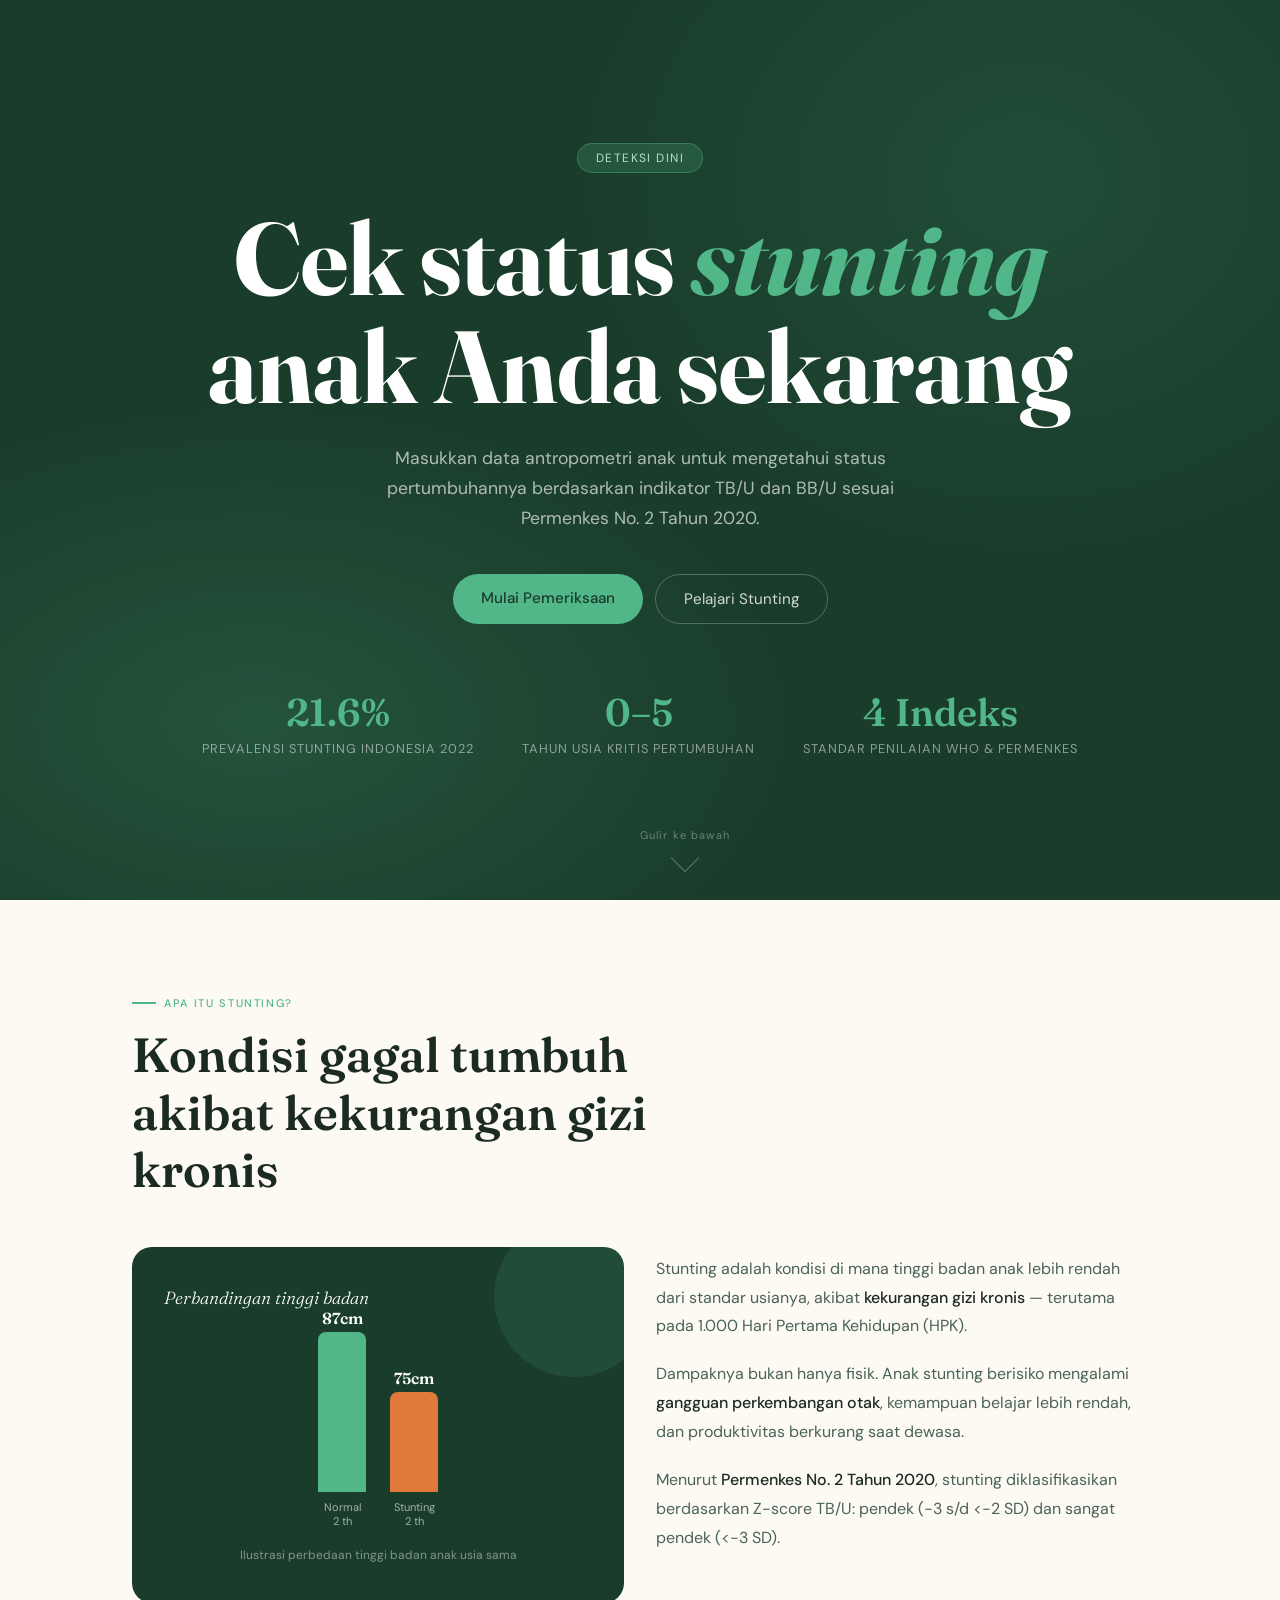
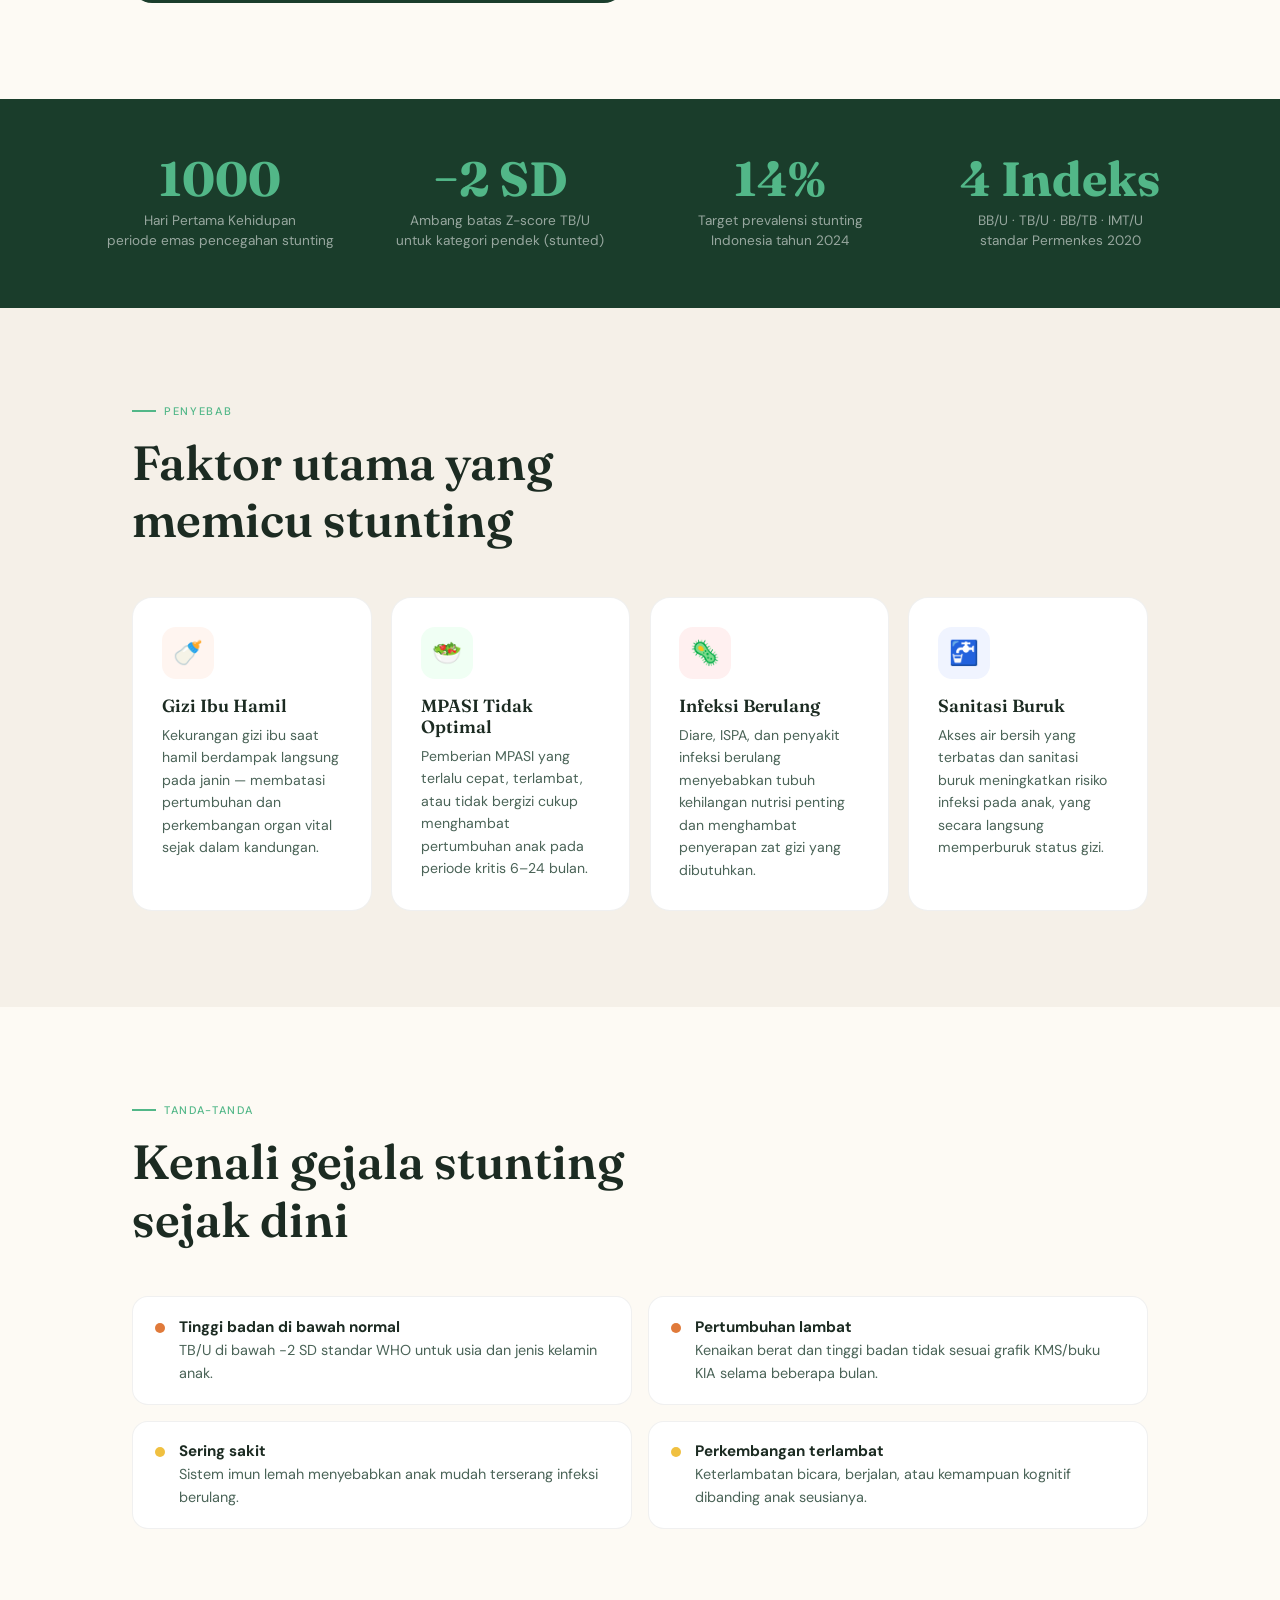
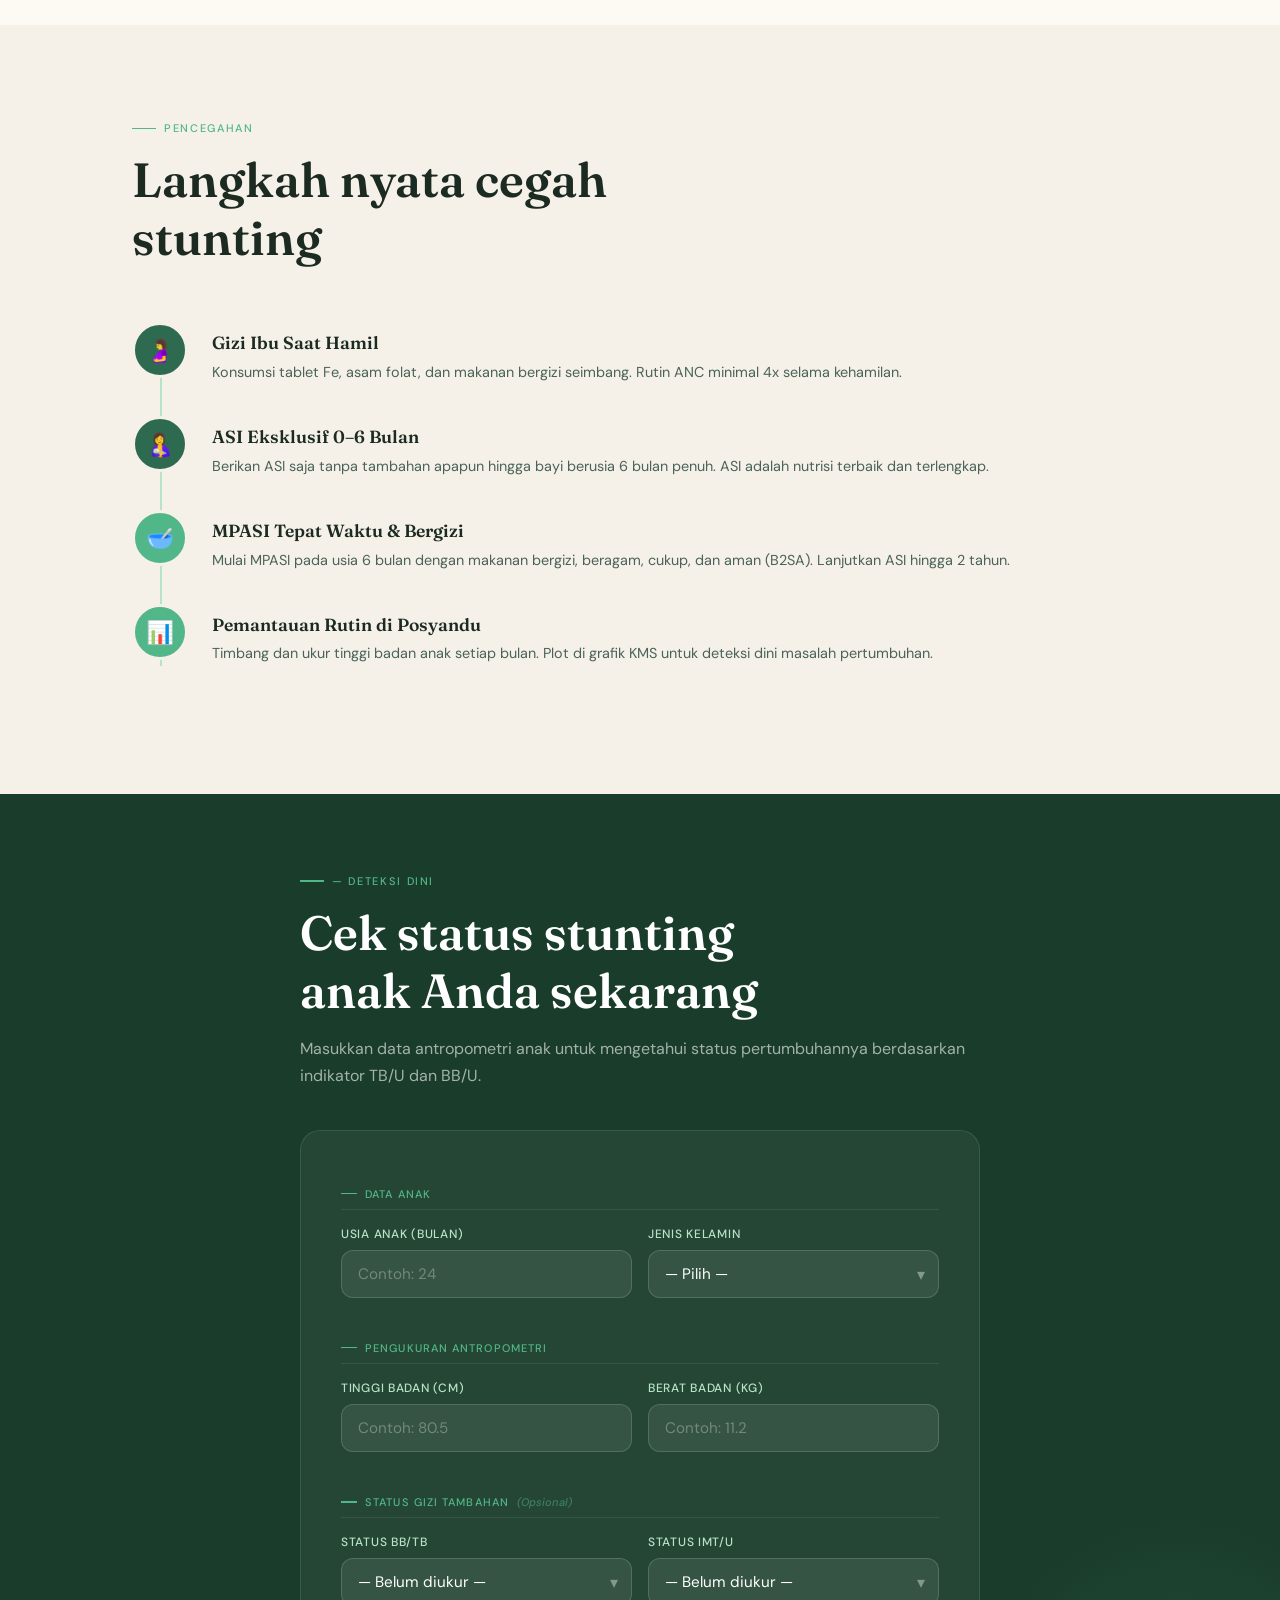
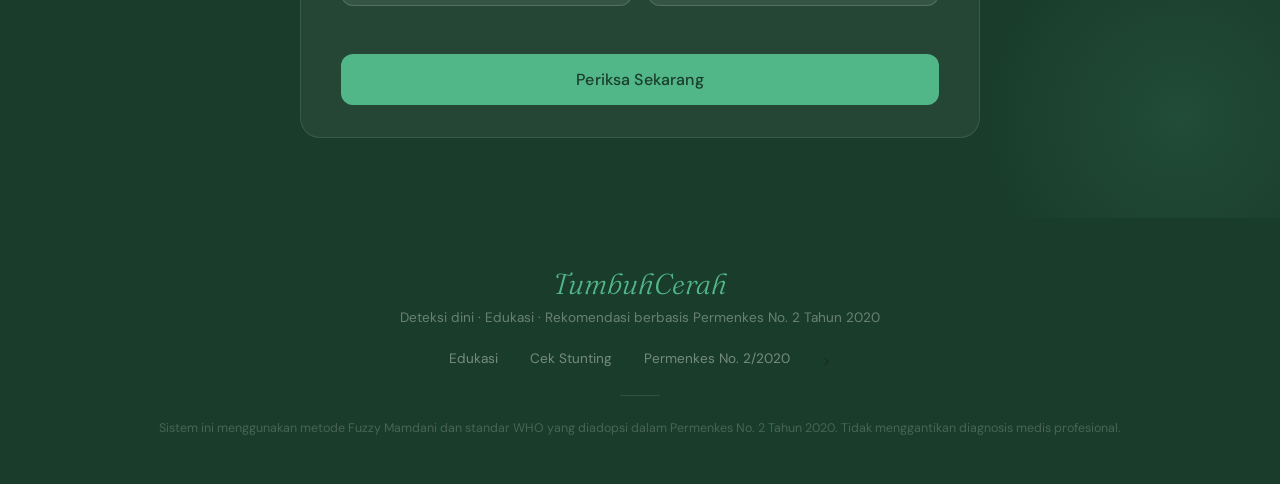
==== frontend/index.html @ 2e7b93a1 "Initial Commit" ====
<!doctype html>
<html lang="id">
  <head>
    <meta charset="UTF-8" />
    <meta name="viewport" content="width=device-width, initial-scale=1.0" />
    <title>TumbuhCerah — Deteksi & Edukasi Stunting</title>
    <link
      href="https://fonts.googleapis.com/css2?family=Fraunces:ital,opsz,wght@0,9..144,300;0,9..144,600;0,9..144,700;1,9..144,300&family=DM+Sans:wght@300;400;500&display=swap"
      rel="stylesheet"
    />
    <style>
      *,
      *::before,
      *::after {
        box-sizing: border-box;
        margin: 0;
        padding: 0;
      }

      :root {
        --green-dark: #1a3d2b;
        --green-mid: #2d6a4f;
        --green-soft: #52b788;
        --green-pale: #b7e4c7;
        --green-light: #d8f3dc;
        --cream: #fdfaf4;
        --cream2: #f5f0e8;
        --orange: #e07a3a;
        --orange-light: #fce8d5;
        --red-soft: #d64444;
        --yellow: #f0c040;
        --text-dark: #1c2b22;
        --text-mid: #4a6357;
        --text-light: #8aab97;
        --radius: 20px;
      }

      html {
        scroll-behavior: smooth;
      }

      body {
        font-family: "DM Sans", sans-serif;
        background: var(--cream);
        color: var(--text-dark);
        overflow-x: hidden;
      }

      /* ── HERO ── */
      .hero {
        min-height: 100vh;
        background: var(--green-dark);
        display: flex;
        flex-direction: column;
        justify-content: center;
        align-items: center;
        text-align: center;
        padding: 4rem 2rem;
        position: relative;
        overflow: hidden;
      }

      .hero::before {
        content: "";
        position: absolute;
        inset: 0;
        background:
          radial-gradient(
            ellipse 60% 50% at 20% 80%,
            rgba(82, 183, 136, 0.18) 0%,
            transparent 70%
          ),
          radial-gradient(
            ellipse 50% 60% at 80% 20%,
            rgba(45, 106, 79, 0.35) 0%,
            transparent 70%
          );
      }

      .hero-badge {
        background: rgba(82, 183, 136, 0.2);
        border: 1px solid rgba(82, 183, 136, 0.4);
        color: var(--green-pale);
        font-size: 12px;
        letter-spacing: 0.12em;
        text-transform: uppercase;
        padding: 6px 18px;
        border-radius: 100px;
        margin-bottom: 2rem;
        position: relative;
        animation: fadeUp 0.8s ease both;
      }

      .hero h1 {
        font-family: "Fraunces", serif;
        font-size: clamp(3rem, 8vw, 6.5rem);
        font-weight: 700;
        color: #fff;
        line-height: 1.05;
        position: relative;
        animation: fadeUp 0.9s 0.1s ease both;
      }

      .hero h1 em {
        font-style: italic;
        color: var(--green-soft);
      }

      .hero p {
        max-width: 520px;
        color: rgba(255, 255, 255, 0.65);
        font-size: 1.1rem;
        line-height: 1.7;
        margin-top: 1.5rem;
        position: relative;
        animation: fadeUp 1s 0.2s ease both;
      }

      .hero-cta {
        display: flex;
        gap: 12px;
        flex-wrap: wrap;
        justify-content: center;
        margin-top: 2.5rem;
        position: relative;
        animation: fadeUp 1s 0.3s ease both;
      }

      .btn-primary {
        background: var(--green-soft);
        color: var(--green-dark);
        font-family: "DM Sans", sans-serif;
        font-size: 0.95rem;
        font-weight: 500;
        padding: 14px 28px;
        border-radius: 100px;
        border: none;
        cursor: pointer;
        text-decoration: none;
        display: inline-block;
        transition:
          transform 0.2s,
          background 0.2s;
      }
      .btn-primary:hover {
        background: var(--green-pale);
        transform: translateY(-2px);
      }

      .btn-outline {
        background: transparent;
        color: rgba(255, 255, 255, 0.8);
        font-family: "DM Sans", sans-serif;
        font-size: 0.95rem;
        font-weight: 400;
        padding: 14px 28px;
        border-radius: 100px;
        border: 1px solid rgba(255, 255, 255, 0.25);
        cursor: pointer;
        text-decoration: none;
        display: inline-block;
        transition:
          border-color 0.2s,
          color 0.2s;
      }
      .btn-outline:hover {
        border-color: rgba(255, 255, 255, 0.6);
        color: #fff;
      }

      .hero-stats {
        display: flex;
        gap: 3rem;
        flex-wrap: wrap;
        justify-content: center;
        margin-top: 4rem;
        position: relative;
        animation: fadeUp 1s 0.45s ease both;
      }
      .hero-stat-num {
        font-family: "Fraunces", serif;
        font-size: 2.4rem;
        font-weight: 600;
        color: var(--green-soft);
      }
      .hero-stat-label {
        font-size: 0.8rem;
        color: rgba(255, 255, 255, 0.5);
        text-transform: uppercase;
        letter-spacing: 0.08em;
        margin-top: 4px;
      }

      .scroll-hint {
        position: absolute;
        bottom: 2rem;
        left: 50%;
        transform: translateX(-50%);
        display: flex;
        flex-direction: column;
        align-items: center;
        gap: 6px;
        color: rgba(255, 255, 255, 0.35);
        font-size: 11px;
        letter-spacing: 0.1em;
        animation: fadeUp 1s 0.6s ease both;
      }
      .scroll-arrow {
        width: 20px;
        height: 20px;
        border-right: 1.5px solid rgba(255, 255, 255, 0.3);
        border-bottom: 1.5px solid rgba(255, 255, 255, 0.3);
        transform: rotate(45deg);
        animation: bounce 1.6s infinite;
      }

      /* ── SECTION ── */
      .section {
        padding: 6rem 2rem;
        max-width: 1080px;
        margin: 0 auto;
      }

      .section-label {
        font-size: 11px;
        letter-spacing: 0.15em;
        text-transform: uppercase;
        color: var(--green-soft);
        font-weight: 500;
        margin-bottom: 1rem;
        display: flex;
        align-items: center;
        gap: 8px;
      }
      .section-label::before {
        content: "";
        display: inline-block;
        width: 24px;
        height: 1.5px;
        background: var(--green-soft);
      }

      .section-title {
        font-family: "Fraunces", serif;
        font-size: clamp(1.9rem, 4vw, 3rem);
        font-weight: 600;
        line-height: 1.2;
        color: var(--text-dark);
        max-width: 600px;
      }

      /* ── WHAT IS STUNTING ── */
      .what-grid {
        display: grid;
        grid-template-columns: 1fr 1fr;
        gap: 2rem;
        margin-top: 3rem;
        align-items: start;
      }
      @media (max-width: 700px) {
        .what-grid {
          grid-template-columns: 1fr;
        }
      }

      .what-visual {
        background: var(--green-dark);
        border-radius: var(--radius);
        padding: 2.5rem 2rem;
        position: relative;
        overflow: hidden;
      }
      .what-visual::after {
        content: "";
        position: absolute;
        right: -30px;
        top: -30px;
        width: 160px;
        height: 160px;
        border-radius: 50%;
        background: rgba(82, 183, 136, 0.12);
      }
      .height-compare {
        display: flex;
        align-items: flex-end;
        gap: 24px;
        justify-content: center;
        margin-top: 1.5rem;
      }
      .child-bar {
        display: flex;
        flex-direction: column;
        align-items: center;
        gap: 8px;
      }
      .bar {
        width: 48px;
        border-radius: 8px 8px 0 0;
        position: relative;
      }
      .bar-normal {
        height: 160px;
        background: var(--green-soft);
      }
      .bar-stunting {
        height: 100px;
        background: var(--orange);
      }
      .bar-label {
        font-size: 11px;
        color: rgba(255, 255, 255, 0.6);
        text-align: center;
      }
      .bar-value {
        position: absolute;
        top: -24px;
        width: 100%;
        text-align: center;
        font-family: "Fraunces", serif;
        font-size: 1rem;
        font-weight: 600;
        color: #fff;
      }
      .visual-caption {
        text-align: center;
        margin-top: 1.2rem;
        font-size: 12px;
        color: rgba(255, 255, 255, 0.45);
      }
      .visual-title {
        font-family: "Fraunces", serif;
        font-size: 1.1rem;
        color: #fff;
        font-weight: 300;
        font-style: italic;
      }

      .what-text {
        padding: 0.5rem 0;
      }
      .what-text p {
        color: var(--text-mid);
        line-height: 1.8;
        font-size: 1rem;
        margin-bottom: 1.2rem;
      }
      .what-text strong {
        color: var(--text-dark);
        font-weight: 500;
      }

      /* ── FACT STRIP ── */
      .fact-strip {
        background: var(--green-dark);
        padding: 3.5rem 2rem;
        overflow: hidden;
      }
      .fact-strip-inner {
        max-width: 1080px;
        margin: 0 auto;
        display: grid;
        grid-template-columns: repeat(auto-fit, minmax(200px, 1fr));
        gap: 2.5rem;
      }
      .fact-item {
        text-align: center;
      }
      .fact-num {
        font-family: "Fraunces", serif;
        font-size: 3rem;
        font-weight: 700;
        color: var(--green-soft);
        line-height: 1;
      }
      .fact-desc {
        font-size: 0.85rem;
        color: rgba(255, 255, 255, 0.55);
        margin-top: 8px;
        line-height: 1.5;
      }

      /* ── CAUSES ── */
      .causes-bg {
        background: var(--cream2);
      }
      .causes-grid {
        display: grid;
        grid-template-columns: repeat(auto-fit, minmax(220px, 1fr));
        gap: 1.2rem;
        margin-top: 3rem;
      }
      .cause-card {
        background: #fff;
        border-radius: var(--radius);
        padding: 1.8rem;
        border: 1px solid rgba(0, 0, 0, 0.06);
        transition:
          transform 0.2s,
          box-shadow 0.2s;
      }
      .cause-card:hover {
        transform: translateY(-4px);
        box-shadow: 0 12px 30px rgba(0, 0, 0, 0.07);
      }
      .cause-icon {
        width: 52px;
        height: 52px;
        border-radius: 14px;
        display: flex;
        align-items: center;
        justify-content: center;
        font-size: 1.5rem;
        margin-bottom: 1rem;
      }
      .cause-card h3 {
        font-family: "Fraunces", serif;
        font-size: 1.1rem;
        font-weight: 600;
        margin-bottom: 0.5rem;
        color: var(--text-dark);
      }
      .cause-card p {
        font-size: 0.88rem;
        color: var(--text-mid);
        line-height: 1.6;
      }

      /* ── SIGNS ── */
      .signs-list {
        margin-top: 3rem;
        display: grid;
        grid-template-columns: 1fr 1fr;
        gap: 1rem;
      }
      @media (max-width: 600px) {
        .signs-list {
          grid-template-columns: 1fr;
        }
      }
      .sign-item {
        display: flex;
        align-items: flex-start;
        gap: 14px;
        background: #fff;
        border-radius: 16px;
        padding: 1.2rem 1.4rem;
        border: 1px solid rgba(0, 0, 0, 0.06);
      }
      .sign-dot {
        width: 10px;
        height: 10px;
        border-radius: 50%;
        flex-shrink: 0;
        margin-top: 6px;
      }
      .sign-item p {
        font-size: 0.9rem;
        color: var(--text-mid);
        line-height: 1.6;
      }
      .sign-item strong {
        color: var(--text-dark);
        display: block;
        font-size: 0.95rem;
        margin-bottom: 2px;
      }

      /* ── PREVENTION ── */
      .prevention-timeline {
        margin-top: 3.5rem;
        position: relative;
      }
      .prevention-timeline::before {
        content: "";
        position: absolute;
        left: 28px;
        top: 0;
        bottom: 0;
        width: 2px;
        background: var(--green-pale);
      }
      .timeline-item {
        display: flex;
        gap: 1.5rem;
        margin-bottom: 2rem;
        position: relative;
      }
      .timeline-dot {
        width: 56px;
        height: 56px;
        border-radius: 50%;
        display: flex;
        align-items: center;
        justify-content: center;
        font-size: 1.4rem;
        flex-shrink: 0;
        position: relative;
        z-index: 1;
        border: 3px solid var(--cream2);
      }
      .timeline-content {
        padding-top: 10px;
      }
      .timeline-content h3 {
        font-family: "Fraunces", serif;
        font-size: 1.1rem;
        font-weight: 600;
        color: var(--text-dark);
        margin-bottom: 0.4rem;
      }
      .timeline-content p {
        font-size: 0.9rem;
        color: var(--text-mid);
        line-height: 1.7;
      }

      /* ── CHECKER SECTION ── */
      .checker-wrapper {
        background: var(--green-dark);
        padding: 5rem 2rem;
        position: relative;
        overflow: hidden;
      }
      .checker-wrapper::before {
        content: "";
        position: absolute;
        right: -100px;
        bottom: -100px;
        width: 400px;
        height: 400px;
        border-radius: 50%;
        background: radial-gradient(
          circle,
          rgba(82, 183, 136, 0.12),
          transparent 70%
        );
      }
      .checker-inner {
        max-width: 680px;
        margin: 0 auto;
        position: relative;
      }
      .checker-inner .section-title {
        color: #fff;
      }
      .checker-inner > p {
        color: rgba(255, 255, 255, 0.6);
        font-size: 1rem;
        line-height: 1.7;
        margin-top: 1rem;
        margin-bottom: 2.5rem;
      }

      .form-card {
        background: rgba(255, 255, 255, 0.05);
        border: 1px solid rgba(255, 255, 255, 0.1);
        border-radius: var(--radius);
        padding: 2rem 2.5rem;
        backdrop-filter: blur(4px);
      }
      .form-row {
        display: grid;
        grid-template-columns: 1fr 1fr;
        gap: 1rem;
      }
      @media (max-width: 560px) {
        .form-row {
          grid-template-columns: 1fr;
        }
        .form-card {
          padding: 1.5rem;
        }
      }

      .form-group {
        margin-bottom: 1.2rem;
      }
      .form-group label {
        display: block;
        font-size: 12px;
        letter-spacing: 0.06em;
        text-transform: uppercase;
        color: var(--green-pale);
        margin-bottom: 8px;
        font-weight: 500;
      }
      .form-group input,
      .form-group select {
        width: 100%;
        background: rgba(255, 255, 255, 0.08);
        border: 1px solid rgba(255, 255, 255, 0.15);
        border-radius: 12px;
        padding: 13px 16px;
        font-family: "DM Sans", sans-serif;
        font-size: 0.95rem;
        color: #fff;
        outline: none;
        transition:
          border-color 0.2s,
          background 0.2s;
        appearance: none;
      }
      .form-group select option {
        background: var(--green-dark);
        color: #fff;
      }
      .form-group input::placeholder {
        color: rgba(255, 255, 255, 0.3);
      }
      .form-group input:focus,
      .form-group select:focus {
        border-color: var(--green-soft);
        background: rgba(82, 183, 136, 0.1);
      }

      .form-section-title {
        font-size: 11px;
        letter-spacing: 0.1em;
        text-transform: uppercase;
        color: var(--green-soft);
        font-weight: 500;
        margin: 1.5rem 0 1rem;
        padding-bottom: 0.5rem;
        border-bottom: 1px solid rgba(255, 255, 255, 0.08);
        display: flex;
        align-items: center;
        gap: 8px;
      }
      .form-section-title::before {
        content: "";
        display: inline-block;
        width: 16px;
        height: 1.5px;
        background: var(--green-soft);
      }

      .status-select-wrapper {
        position: relative;
      }
      .status-select-wrapper::after {
        content: "▾";
        position: absolute;
        right: 14px;
        top: 50%;
        transform: translateY(-50%);
        color: rgba(255, 255, 255, 0.4);
        pointer-events: none;
      }

      .status-badge-preview {
        display: inline-block;
        font-size: 11px;
        padding: 3px 10px;
        border-radius: 100px;
        margin-top: 6px;
        font-weight: 500;
        opacity: 0;
        transition: opacity 0.3s;
      }
      .status-badge-preview.show {
        opacity: 1;
      }
      .status-badge-preview.normal {
        background: rgba(82, 183, 136, 0.25);
        color: #b7e4c7;
      }
      .status-badge-preview.risiko {
        background: rgba(240, 192, 64, 0.25);
        color: #f8d980;
      }
      .status-badge-preview.buruk {
        background: rgba(214, 68, 68, 0.25);
        color: #f4a0a0;
      }

      .btn-check {
        width: 100%;
        background: var(--green-soft);
        color: var(--green-dark);
        font-family: "DM Sans", sans-serif;
        font-size: 1rem;
        font-weight: 500;
        padding: 15px;
        border: none;
        border-radius: 12px;
        cursor: pointer;
        margin-top: 0.5rem;
        transition:
          background 0.2s,
          transform 0.15s;
        letter-spacing: 0.01em;
      }
      .btn-check:hover {
        background: var(--green-pale);
        transform: translateY(-1px);
      }
      .btn-check:active {
        transform: scale(0.99);
      }
      .btn-check:disabled {
        opacity: 0.6;
        cursor: not-allowed;
        transform: none;
      }

      /* ── RESULT ── */
      .result-panel {
        display: none;
        margin-top: 1.5rem;
        border-radius: 16px;
        padding: 1.5rem 1.8rem;
        animation: slideIn 0.3s ease;
      }
      .result-panel.show {
        display: block;
      }
      .result-panel.normal {
        background: rgba(82, 183, 136, 0.15);
        border: 1px solid rgba(82, 183, 136, 0.3);
      }
      .result-panel.risiko {
        background: rgba(240, 192, 64, 0.15);
        border: 1px solid rgba(240, 192, 64, 0.3);
      }
      .result-panel.stunting {
        background: rgba(214, 68, 68, 0.15);
        border: 1px solid rgba(214, 68, 68, 0.3);
      }

      .result-badge {
        display: inline-flex;
        align-items: center;
        gap: 8px;
        font-size: 0.8rem;
        font-weight: 500;
        letter-spacing: 0.06em;
        text-transform: uppercase;
        padding: 5px 14px;
        border-radius: 100px;
        margin-bottom: 0.8rem;
      }
      .result-badge.normal {
        background: rgba(82, 183, 136, 0.25);
        color: var(--green-pale);
      }
      .result-badge.risiko {
        background: rgba(240, 192, 64, 0.25);
        color: #f8d980;
      }
      .result-badge.stunting {
        background: rgba(214, 68, 68, 0.25);
        color: #f4a0a0;
      }

      .result-title {
        font-family: "Fraunces", serif;
        font-size: 1.5rem;
        font-weight: 600;
        color: #fff;
        margin-bottom: 0.5rem;
      }
      .result-desc {
        font-size: 0.88rem;
        color: rgba(255, 255, 255, 0.7);
        line-height: 1.7;
        margin-bottom: 0.8rem;
      }
      .result-action {
        font-size: 0.88rem;
        color: rgba(255, 255, 255, 0.5);
        font-style: italic;
      }

      .zscore-row {
        display: grid;
        grid-template-columns: 1fr 1fr;
        gap: 0.75rem;
        margin: 1rem 0;
      }
      .zscore-item {
        background: rgba(0, 0, 0, 0.15);
        border-radius: 10px;
        padding: 0.8rem 1rem;
      }
      .zscore-label {
        font-size: 10px;
        text-transform: uppercase;
        letter-spacing: 0.08em;
        color: rgba(255, 255, 255, 0.5);
        margin-bottom: 4px;
      }
      .zscore-value {
        font-family: "Fraunces", serif;
        font-size: 1.3rem;
        font-weight: 600;
        color: #fff;
      }
      .zscore-kategori {
        font-size: 11px;
        color: rgba(255, 255, 255, 0.6);
        margin-top: 3px;
      }

      .status-gizi-grid {
        display: grid;
        grid-template-columns: 1fr 1fr;
        gap: 0.5rem;
        margin: 1rem 0;
      }
      .status-gizi-item {
        background: rgba(0, 0, 0, 0.12);
        border-radius: 8px;
        padding: 0.7rem 0.9rem;
      }
      .sgi-label {
        font-size: 10px;
        text-transform: uppercase;
        letter-spacing: 0.08em;
        color: rgba(255, 255, 255, 0.4);
      }
      .sgi-value {
        font-size: 0.82rem;
        color: rgba(255, 255, 255, 0.85);
        margin-top: 3px;
        font-weight: 500;
      }

      /* ── REKOMENDASI PANEL ── */
      .rekom-panel {
        display: none;
        margin-top: 1.5rem;
        border-radius: 20px;
        overflow: hidden;
        animation: slideIn 0.4s 0.1s ease both;
        border: 1px solid rgba(255, 255, 255, 0.1);
      }
      .rekom-panel.show {
        display: block;
      }

      .rekom-header {
        background: rgba(255, 255, 255, 0.07);
        padding: 1.2rem 1.8rem;
        border-bottom: 1px solid rgba(255, 255, 255, 0.08);
        display: flex;
        align-items: center;
        gap: 10px;
      }
      .rekom-header-icon {
        font-size: 1.3rem;
      }
      .rekom-header-title {
        font-family: "Fraunces", serif;
        font-size: 1.1rem;
        color: #fff;
        font-weight: 600;
      }
      .rekom-header-sub {
        font-size: 0.8rem;
        color: rgba(255, 255, 255, 0.5);
        margin-top: 2px;
      }

      .rekom-tabs {
        display: flex;
        background: rgba(0, 0, 0, 0.15);
        border-bottom: 1px solid rgba(255, 255, 255, 0.07);
        overflow-x: auto;
        scrollbar-width: none;
      }
      .rekom-tabs::-webkit-scrollbar {
        display: none;
      }

      .rekom-tab {
        flex: 1;
        min-width: 120px;
        padding: 0.85rem 1rem;
        border: none;
        background: transparent;
        color: rgba(255, 255, 255, 0.45);
        font-family: "DM Sans", sans-serif;
        font-size: 0.8rem;
        font-weight: 500;
        cursor: pointer;
        transition:
          color 0.2s,
          background 0.2s;
        white-space: nowrap;
        text-align: center;
        letter-spacing: 0.02em;
        border-bottom: 2px solid transparent;
      }
      .rekom-tab:hover {
        color: rgba(255, 255, 255, 0.7);
        background: rgba(255, 255, 255, 0.03);
      }
      .rekom-tab.active {
        color: var(--green-soft);
        border-bottom-color: var(--green-soft);
        background: rgba(82, 183, 136, 0.05);
      }

      .rekom-body {
        padding: 1.5rem 1.8rem;
      }
      .rekom-content {
        display: none;
      }
      .rekom-content.active {
        display: block;
        animation: fadeUp 0.25s ease;
      }

      .rekom-list {
        list-style: none;
      }
      .rekom-list li {
        display: flex;
        gap: 12px;
        padding: 0.8rem 0;
        border-bottom: 1px solid rgba(255, 255, 255, 0.06);
        font-size: 0.9rem;
        color: rgba(255, 255, 255, 0.8);
        line-height: 1.6;
        align-items: flex-start;
      }
      .rekom-list li:last-child {
        border-bottom: none;
      }
      .rekom-list-icon {
        flex-shrink: 0;
        width: 22px;
        height: 22px;
        border-radius: 50%;
        display: flex;
        align-items: center;
        justify-content: center;
        font-size: 0.75rem;
        margin-top: 2px;
      }

      .rekom-icon-tindakan {
        background: rgba(214, 68, 68, 0.25);
      }
      .rekom-icon-makan {
        background: rgba(82, 183, 136, 0.25);
      }
      .rekom-icon-pantau {
        background: rgba(240, 192, 64, 0.25);
      }
      .rekom-icon-dokter {
        background: rgba(100, 149, 237, 0.25);
      }

      .catatan-box {
        background: rgba(240, 192, 64, 0.1);
        border: 1px solid rgba(240, 192, 64, 0.25);
        border-radius: 10px;
        padding: 1rem 1.2rem;
        margin-top: 1rem;
      }
      .catatan-box p {
        font-size: 0.85rem;
        color: rgba(255, 255, 255, 0.75);
        line-height: 1.65;
      }
      .catatan-box p + p {
        margin-top: 0.5rem;
      }
      .catatan-label {
        font-size: 10px;
        text-transform: uppercase;
        letter-spacing: 0.1em;
        color: #f8d980;
        font-weight: 500;
        margin-bottom: 0.5rem;
      }

      /* ── AI PANEL ── */
      .ai-panel {
        display: none;
        margin-top: 1.2rem;
        background: rgba(255, 255, 255, 0.04);
        border: 1px solid rgba(255, 255, 255, 0.09);
        border-radius: 16px;
        padding: 1.5rem 1.8rem;
        animation: slideIn 0.35s 0.2s ease both;
      }
      .ai-header {
        display: flex;
        align-items: center;
        gap: 10px;
        margin-bottom: 1rem;
        padding-bottom: 0.8rem;
        border-bottom: 1px solid rgba(255, 255, 255, 0.07);
      }
      .ai-dot {
        width: 8px;
        height: 8px;
        border-radius: 50%;
        background: var(--green-soft);
        animation: pulse 1.5s infinite;
      }
      .ai-label {
        font-size: 11px;
        letter-spacing: 0.1em;
        text-transform: uppercase;
        color: var(--green-soft);
        font-weight: 500;
      }

      .ai-loading {
        display: flex;
        align-items: center;
        gap: 12px;
        color: rgba(255, 255, 255, 0.5);
        font-size: 0.88rem;
        padding: 0.5rem 0;
      }
      .ai-spinner {
        width: 18px;
        height: 18px;
        border: 2px solid rgba(82, 183, 136, 0.3);
        border-top-color: var(--green-soft);
        border-radius: 50%;
        animation: spin 0.7s linear infinite;
      }

      .ai-section {
        margin-bottom: 1.2rem;
      }
      .ai-section:last-child {
        margin-bottom: 0;
      }
      .ai-section-label {
        font-size: 10px;
        letter-spacing: 0.1em;
        text-transform: uppercase;
        color: rgba(255, 255, 255, 0.4);
        margin-bottom: 0.4rem;
      }
      .ai-section-text {
        font-size: 0.9rem;
        color: rgba(255, 255, 255, 0.8);
        line-height: 1.7;
      }

      .ai-error {
        font-size: 0.85rem;
        color: rgba(214, 68, 68, 0.8);
        padding: 0.5rem 0;
      }

      /* ── FOOTER ── */
      footer {
        background: var(--green-dark);
        padding: 3rem 2rem;
        text-align: center;
      }
      .footer-logo {
        font-family: "Fraunces", serif;
        font-size: 1.8rem;
        color: var(--green-soft);
        font-style: italic;
        font-weight: 300;
      }
      .footer-tagline {
        font-size: 0.85rem;
        color: rgba(255, 255, 255, 0.35);
        margin-top: 0.5rem;
      }
      .footer-links {
        display: flex;
        gap: 2rem;
        justify-content: center;
        margin-top: 1.5rem;
      }
      .footer-links a {
        font-size: 0.85rem;
        color: rgba(255, 255, 255, 0.4);
        text-decoration: none;
        transition: color 0.2s;
      }
      .footer-links a:hover {
        color: rgba(255, 255, 255, 0.7);
      }
      .footer-divider {
        margin: 1.5rem auto;
        width: 40px;
        height: 1px;
        background: rgba(255, 255, 255, 0.1);
      }
      .footer-copy {
        font-size: 0.78rem;
        color: rgba(255, 255, 255, 0.2);
      }

      /* ── ANIMATIONS ── */
      @keyframes fadeUp {
        from {
          opacity: 0;
          transform: translateY(18px);
        }
        to {
          opacity: 1;
          transform: translateY(0);
        }
      }
      @keyframes slideIn {
        from {
          opacity: 0;
          transform: translateY(10px);
        }
        to {
          opacity: 1;
          transform: translateY(0);
        }
      }
      @keyframes bounce {
        0%,
        100% {
          transform: rotate(45deg) translateY(0);
        }
        50% {
          transform: rotate(45deg) translateY(5px);
        }
      }
      @keyframes pulse {
        0%,
        100% {
          opacity: 1;
        }
        50% {
          opacity: 0.4;
        }
      }
      @keyframes spin {
        to {
          transform: rotate(360deg);
        }
      }
    </style>
  </head>
  <body>
    <!-- ══════════════ HERO ══════════════ -->
    <section class="hero">
      <span class="hero-badge">Deteksi Dini</span>
      <h1>Cek status <em>stunting</em><br />anak Anda sekarang</h1>
      <p>
        Masukkan data antropometri anak untuk mengetahui status pertumbuhannya
        berdasarkan indikator TB/U dan BB/U sesuai Permenkes No. 2 Tahun 2020.
      </p>
      <div class="hero-cta">
        <a href="#checker" class="btn-primary">Mulai Pemeriksaan</a>
        <a href="#edukasi" class="btn-outline">Pelajari Stunting</a>
      </div>
      <div class="hero-stats">
        <div>
          <div class="hero-stat-num">21.6%</div>
          <div class="hero-stat-label">Prevalensi Stunting Indonesia 2022</div>
        </div>
        <div>
          <div class="hero-stat-num">0–5</div>
          <div class="hero-stat-label">Tahun Usia Kritis Pertumbuhan</div>
        </div>
        <div>
          <div class="hero-stat-num">4 Indeks</div>
          <div class="hero-stat-label">Standar Penilaian WHO & Permenkes</div>
        </div>
      </div>
      <div class="scroll-hint">
        <span>Gulir ke bawah</span>
        <div class="scroll-arrow"></div>
      </div>
    </section>

    <!-- ══════════════ EDUKASI ══════════════ -->
    <div id="edukasi">
      <div class="section">
        <div class="section-label">Apa itu Stunting?</div>
        <div class="section-title">
          Kondisi gagal tumbuh akibat kekurangan gizi kronis
        </div>
        <div class="what-grid">
          <div class="what-visual">
            <div class="visual-title">Perbandingan tinggi badan</div>
            <div class="height-compare">
              <div class="child-bar">
                <div class="bar bar-normal">
                  <div class="bar-value">87cm</div>
                </div>
                <div class="bar-label">Normal<br />2 th</div>
              </div>
              <div class="child-bar">
                <div class="bar bar-stunting">
                  <div class="bar-value">75cm</div>
                </div>
                <div class="bar-label">Stunting<br />2 th</div>
              </div>
            </div>
            <div class="visual-caption">
              Ilustrasi perbedaan tinggi badan anak usia sama
            </div>
          </div>
          <div class="what-text">
            <p>
              Stunting adalah kondisi di mana tinggi badan anak lebih rendah
              dari standar usianya, akibat
              <strong>kekurangan gizi kronis</strong> — terutama pada 1.000 Hari
              Pertama Kehidupan (HPK).
            </p>
            <p>
              Dampaknya bukan hanya fisik. Anak stunting berisiko mengalami
              <strong>gangguan perkembangan otak</strong>, kemampuan belajar
              lebih rendah, dan produktivitas berkurang saat dewasa.
            </p>
            <p>
              Menurut <strong>Permenkes No. 2 Tahun 2020</strong>, stunting
              diklasifikasikan berdasarkan Z-score TB/U: pendek (−3 s/d &lt;−2
              SD) dan sangat pendek (&lt;−3 SD).
            </p>
          </div>
        </div>
      </div>
    </div>

    <!-- ══════════════ FACT STRIP ══════════════ -->
    <div class="fact-strip">
      <div class="fact-strip-inner">
        <div class="fact-item">
          <div class="fact-num">1000</div>
          <div class="fact-desc">
            Hari Pertama Kehidupan<br />periode emas pencegahan stunting
          </div>
        </div>
        <div class="fact-item">
          <div class="fact-num">−2 SD</div>
          <div class="fact-desc">
            Ambang batas Z-score TB/U<br />untuk kategori pendek (stunted)
          </div>
        </div>
        <div class="fact-item">
          <div class="fact-num">14%</div>
          <div class="fact-desc">
            Target prevalensi stunting<br />Indonesia tahun 2024
          </div>
        </div>
        <div class="fact-item">
          <div class="fact-num">4 Indeks</div>
          <div class="fact-desc">
            BB/U · TB/U · BB/TB · IMT/U<br />standar Permenkes 2020
          </div>
        </div>
      </div>
    </div>

    <!-- ══════════════ CAUSES ══════════════ -->
    <div class="causes-bg">
      <div class="section">
        <div class="section-label">Penyebab</div>
        <div class="section-title">Faktor utama yang memicu stunting</div>
        <div class="causes-grid">
          <div class="cause-card">
            <div class="cause-icon" style="background: #fff5f0">🍼</div>
            <h3>Gizi Ibu Hamil</h3>
            <p>
              Kekurangan gizi ibu saat hamil berdampak langsung pada janin —
              membatasi pertumbuhan dan perkembangan organ vital sejak dalam
              kandungan.
            </p>
          </div>
          <div class="cause-card">
            <div class="cause-icon" style="background: #f0fff4">🥗</div>
            <h3>MPASI Tidak Optimal</h3>
            <p>
              Pemberian MPASI yang terlalu cepat, terlambat, atau tidak bergizi
              cukup menghambat pertumbuhan anak pada periode kritis 6–24 bulan.
            </p>
          </div>
          <div class="cause-card">
            <div class="cause-icon" style="background: #fff0f0">🦠</div>
            <h3>Infeksi Berulang</h3>
            <p>
              Diare, ISPA, dan penyakit infeksi berulang menyebabkan tubuh
              kehilangan nutrisi penting dan menghambat penyerapan zat gizi yang
              dibutuhkan.
            </p>
          </div>
          <div class="cause-card">
            <div class="cause-icon" style="background: #f0f4ff">🚰</div>
            <h3>Sanitasi Buruk</h3>
            <p>
              Akses air bersih yang terbatas dan sanitasi buruk meningkatkan
              risiko infeksi pada anak, yang secara langsung memperburuk status
              gizi.
            </p>
          </div>
        </div>
      </div>
    </div>

    <!-- ══════════════ TANDA & PENCEGAHAN ══════════════ -->
    <div class="section">
      <div class="section-label">Tanda-tanda</div>
      <div class="section-title">Kenali gejala stunting sejak dini</div>
      <div class="signs-list">
        <div class="sign-item">
          <div class="sign-dot" style="background: var(--orange)"></div>
          <div>
            <strong>Tinggi badan di bawah normal</strong>
            <p>
              TB/U di bawah −2 SD standar WHO untuk usia dan jenis kelamin anak.
            </p>
          </div>
        </div>
        <div class="sign-item">
          <div class="sign-dot" style="background: var(--orange)"></div>
          <div>
            <strong>Pertumbuhan lambat</strong>
            <p>
              Kenaikan berat dan tinggi badan tidak sesuai grafik KMS/buku KIA
              selama beberapa bulan.
            </p>
          </div>
        </div>
        <div class="sign-item">
          <div class="sign-dot" style="background: var(--yellow)"></div>
          <div>
            <strong>Sering sakit</strong>
            <p>
              Sistem imun lemah menyebabkan anak mudah terserang infeksi
              berulang.
            </p>
          </div>
        </div>
        <div class="sign-item">
          <div class="sign-dot" style="background: var(--yellow)"></div>
          <div>
            <strong>Perkembangan terlambat</strong>
            <p>
              Keterlambatan bicara, berjalan, atau kemampuan kognitif dibanding
              anak seusianya.
            </p>
          </div>
        </div>
      </div>
    </div>

    <!-- ══════════════ PREVENTION ══════════════ -->
    <div class="causes-bg">
      <div class="section">
        <div class="section-label">Pencegahan</div>
        <div class="section-title">Langkah nyata cegah stunting</div>
        <div class="prevention-timeline">
          <div class="timeline-item">
            <div class="timeline-dot" style="background: var(--green-mid)">
              🤰
            </div>
            <div class="timeline-content">
              <h3>Gizi Ibu Saat Hamil</h3>
              <p>
                Konsumsi tablet Fe, asam folat, dan makanan bergizi seimbang.
                Rutin ANC minimal 4x selama kehamilan.
              </p>
            </div>
          </div>
          <div class="timeline-item">
            <div class="timeline-dot" style="background: var(--green-mid)">
              🤱
            </div>
            <div class="timeline-content">
              <h3>ASI Eksklusif 0–6 Bulan</h3>
              <p>
                Berikan ASI saja tanpa tambahan apapun hingga bayi berusia 6
                bulan penuh. ASI adalah nutrisi terbaik dan terlengkap.
              </p>
            </div>
          </div>
          <div class="timeline-item">
            <div class="timeline-dot" style="background: var(--green-soft)">
              🥣
            </div>
            <div class="timeline-content">
              <h3>MPASI Tepat Waktu & Bergizi</h3>
              <p>
                Mulai MPASI pada usia 6 bulan dengan makanan bergizi, beragam,
                cukup, dan aman (B2SA). Lanjutkan ASI hingga 2 tahun.
              </p>
            </div>
          </div>
          <div class="timeline-item">
            <div class="timeline-dot" style="background: var(--green-soft)">
              📊
            </div>
            <div class="timeline-content">
              <h3>Pemantauan Rutin di Posyandu</h3>
              <p>
                Timbang dan ukur tinggi badan anak setiap bulan. Plot di grafik
                KMS untuk deteksi dini masalah pertumbuhan.
              </p>
            </div>
          </div>
        </div>
      </div>
    </div>

    <!-- ══════════════ CHECKER ══════════════ -->
    <div class="checker-wrapper" id="checker">
      <div class="checker-inner">
        <div class="section-label" style="color: var(--green-soft)">
          — Deteksi Dini
        </div>
        <div class="section-title">
          Cek status stunting<br />anak Anda sekarang
        </div>
        <p>
          Masukkan data antropometri anak untuk mengetahui status pertumbuhannya
          berdasarkan indikator TB/U dan BB/U.
        </p>

        <div class="form-card">
          <!-- SECTION: Data Anak -->
          <div class="form-section-title">Data Anak</div>
          <div class="form-row">
            <div class="form-group">
              <label for="usia">Usia Anak (Bulan)</label>
              <input
                type="number"
                id="usia"
                min="0"
                max="60"
                placeholder="Contoh: 24"
              />
            </div>
            <div class="form-group">
              <label for="jk">Jenis Kelamin</label>
              <div class="status-select-wrapper">
                <select id="jk">
                  <option value="">— Pilih —</option>
                  <option value="L">Laki-laki</option>
                  <option value="P">Perempuan</option>
                </select>
              </div>
            </div>
          </div>

          <!-- SECTION: Pengukuran Antropometri -->
          <div class="form-section-title">Pengukuran Antropometri</div>
          <div class="form-row">
            <div class="form-group">
              <label for="tb_cm">Tinggi Badan (cm)</label>
              <input
                type="number"
                id="tb_cm"
                step="0.1"
                placeholder="Contoh: 80.5"
              />
            </div>
            <div class="form-group">
              <label for="bb_kg">Berat Badan (kg)</label>
              <input
                type="number"
                id="bb_kg"
                step="0.1"
                placeholder="Contoh: 11.2"
              />
            </div>
          </div>

          <!-- SECTION: Status Gizi Tambahan (Opsional) -->
          <div class="form-section-title">
            Status Gizi Tambahan
            <span
              style="
                opacity: 0.5;
                font-style: italic;
                text-transform: none;
                letter-spacing: 0;
              "
              >(Opsional)</span
            >
          </div>
          <div class="form-row">
            <div class="form-group">
              <label for="status_bbtb">Status BB/TB</label>
              <div class="status-select-wrapper">
                <select id="status_bbtb" onchange="updateStatusBadge('bbtb')">
                  <option value="">— Belum diukur —</option>
                  <option value="gizi_buruk">
                    Gizi Buruk (Severely Wasted)
                  </option>
                  <option value="gizi_kurang">Gizi Kurang (Wasted)</option>
                  <option value="gizi_baik">Gizi Baik (Normal)</option>
                  <option value="berisiko_lebih">Berisiko Gizi Lebih</option>
                  <option value="gizi_lebih">Gizi Lebih (Overweight)</option>
                  <option value="obesitas">Obesitas</option>
                </select>
              </div>
              <div class="status-badge-preview" id="badge-bbtb"></div>
            </div>
            <div class="form-group">
              <label for="status_imtu">Status IMT/U</label>
              <div class="status-select-wrapper">
                <select id="status_imtu" onchange="updateStatusBadge('imtu')">
                  <option value="">— Belum diukur —</option>
                  <option value="gizi_buruk">Gizi Buruk</option>
                  <option value="gizi_kurang">Gizi Kurang</option>
                  <option value="gizi_baik">Gizi Baik (Normal)</option>
                  <option value="berisiko_lebih">Berisiko Gizi Lebih</option>
                  <option value="gizi_lebih">Gizi Lebih (Overweight)</option>
                  <option value="obesitas">Obesitas</option>
                </select>
              </div>
              <div class="status-badge-preview" id="badge-imtu"></div>
            </div>
          </div>

          <button class="btn-check" id="btn-check" onclick="cekStunting()">
            Periksa Sekarang
          </button>
        </div>

        <!-- RESULT PANEL -->
        <div class="result-panel" id="result">
          <div class="result-badge" id="result-badge"></div>
          <div class="result-title" id="result-title"></div>
          <div class="result-desc" id="result-desc"></div>

          <div class="zscore-row" id="zscore-row" style="display: none">
            <div class="zscore-item">
              <div class="zscore-label">Z-score TB/U</div>
              <div class="zscore-value" id="zscore-tb-val"></div>
              <div class="zscore-kategori" id="zscore-tb-kat"></div>
            </div>
            <div class="zscore-item">
              <div class="zscore-label">Z-score BB/U</div>
              <div class="zscore-value" id="zscore-bb-val"></div>
              <div class="zscore-kategori" id="zscore-bb-kat"></div>
            </div>
          </div>

          <div
            class="status-gizi-grid"
            id="status-gizi-grid"
            style="display: none"
          >
            <div class="status-gizi-item">
              <div class="sgi-label">TB/U (Permenkes 2020)</div>
              <div class="sgi-value" id="sgi-tbu"></div>
            </div>
            <div class="status-gizi-item">
              <div class="sgi-label">BB/U (Permenkes 2020)</div>
              <div class="sgi-value" id="sgi-bbu"></div>
            </div>
            <div
              class="status-gizi-item"
              id="sgi-bbtb-wrap"
              style="display: none"
            >
              <div class="sgi-label">BB/TB (Input Manual)</div>
              <div class="sgi-value" id="sgi-bbtb"></div>
            </div>
            <div
              class="status-gizi-item"
              id="sgi-imtu-wrap"
              style="display: none"
            >
              <div class="sgi-label">IMT/U (Input Manual)</div>
              <div class="sgi-value" id="sgi-imtu"></div>
            </div>
          </div>

          <div class="result-action" id="result-action"></div>
        </div>

        <!-- REKOMENDASI PANEL -->
        <div class="rekom-panel" id="rekom-panel">
          <div class="rekom-header">
            <div class="rekom-header-icon">📋</div>
            <div>
              <div class="rekom-header-title">Rekomendasi Tindak Lanjut</div>
              <div class="rekom-header-sub">
                Berdasarkan hasil penilaian Fuzzy Mamdani & Permenkes No. 2/2020
              </div>
            </div>
          </div>
          <div class="rekom-tabs">
            <button class="rekom-tab active" onclick="switchTab('tindakan')">
              ⚡ Tindakan Segera
            </button>
            <button class="rekom-tab" onclick="switchTab('makan')">
              🥗 Pola Makan
            </button>
            <button class="rekom-tab" onclick="switchTab('pantau')">
              📊 Pemantauan
            </button>
            <button class="rekom-tab" onclick="switchTab('dokter')">
              🏥 Kapan ke Dokter
            </button>
          </div>
          <div class="rekom-body">
            <div class="rekom-content active" id="tab-tindakan">
              <ul class="rekom-list" id="list-tindakan"></ul>
            </div>
            <div class="rekom-content" id="tab-makan">
              <ul class="rekom-list" id="list-makan"></ul>
            </div>
            <div class="rekom-content" id="tab-pantau">
              <ul class="rekom-list" id="list-pantau"></ul>
            </div>
            <div class="rekom-content" id="tab-dokter">
              <ul class="rekom-list" id="list-dokter"></ul>
            </div>
            <div class="catatan-box" id="catatan-box" style="display: none">
              <div class="catatan-label">⚠ Catatan Khusus</div>
              <div id="catatan-content"></div>
            </div>
          </div>
        </div>

        <!-- AI PANEL -->
        <div class="ai-panel" id="ai-panel">
          <div class="ai-header">
            <div class="ai-dot"></div>
            <div class="ai-label">Analisis AI — Konselor Gizi Virtual</div>
          </div>
          <div class="ai-loading" id="ai-loading">
            <div class="ai-spinner"></div>
            <span>Menganalisis kondisi anak dan menyiapkan penjelasan…</span>
          </div>
          <div id="ai-content" style="display: none">
            <div class="ai-section">
              <div class="ai-section-label">Penjelasan Kondisi</div>
              <div class="ai-section-text" id="ai-kondisi"></div>
            </div>
            <div class="ai-section">
              <div class="ai-section-label">Saran untuk Orang Tua</div>
              <div class="ai-section-text" id="ai-saran"></div>
            </div>
          </div>
          <div class="ai-error" id="ai-error" style="display: none">
            Analisis AI tidak tersedia saat ini. Gunakan rekomendasi di atas
            sebagai panduan.
          </div>
        </div>
      </div>
    </div>

    <!-- ══════════════ FOOTER ══════════════ -->
    <footer>
      <div class="footer-logo">TumbuhCerah</div>
      <div class="footer-tagline">
        Deteksi dini · Edukasi · Rekomendasi berbasis Permenkes No. 2 Tahun 2020
      </div>
      <div class="footer-links">
        <a href="#edukasi">Edukasi</a>
        <a href="#checker">Cek Stunting</a>
        <!-- ✅ DIUBAH: Link sekarang membuka PDF Permenkes lokal -->
        <a
          href="https://peraturan.bpk.go.id/Home/Details/152505/permenkes-no-2-tahun-2020"
          target="_blank"
        >
          Permenkes No. 2/2020
        </a>
        >
      </div>
      <div class="footer-divider"></div>
      <div class="footer-copy">
        Sistem ini menggunakan metode Fuzzy Mamdani dan standar WHO yang
        diadopsi dalam Permenkes No. 2 Tahun 2020. Tidak menggantikan diagnosis
        medis profesional.
      </div>
    </footer>

    <script>
      // ======================
      // STATUS BADGE PREVIEW
      // ======================
      const STATUS_LABEL = {
        gizi_buruk: { label: "Gizi Buruk", cls: "buruk" },
        gizi_kurang: { label: "Gizi Kurang", cls: "buruk" },
        gizi_baik: { label: "Gizi Baik", cls: "normal" },
        berisiko_lebih: { label: "Berisiko Lebih", cls: "risiko" },
        gizi_lebih: { label: "Gizi Lebih", cls: "risiko" },
        obesitas: { label: "Obesitas", cls: "buruk" },
      };

      function updateStatusBadge(type) {
        const sel = document.getElementById("status_" + type);
        const badge = document.getElementById("badge-" + type);
        const val = sel.value;
        if (val && STATUS_LABEL[val]) {
          badge.textContent = STATUS_LABEL[val].label;
          badge.className =
            "status-badge-preview show " + STATUS_LABEL[val].cls;
        } else {
          badge.className = "status-badge-preview";
        }
      }

      // ======================
      // TABS
      // ======================
      function switchTab(name) {
        document
          .querySelectorAll(".rekom-tab")
          .forEach((t) => t.classList.remove("active"));
        document
          .querySelectorAll(".rekom-content")
          .forEach((c) => c.classList.remove("active"));

        const tabs = document.querySelectorAll(".rekom-tab");
        const tabMap = { tindakan: 0, makan: 1, pantau: 2, dokter: 3 };
        tabs[tabMap[name]].classList.add("active");
        document.getElementById("tab-" + name).classList.add("active");
      }

      // ======================
      // RENDER REKOMENDASI
      // ======================
      const REKOM_ICONS = {
        tindakan: { icon: "!", cls: "rekom-icon-tindakan" },
        makan: { icon: "✓", cls: "rekom-icon-makan" },
        pantau: { icon: "◉", cls: "rekom-icon-pantau" },
        dokter: { icon: "✚", cls: "rekom-icon-dokter" },
      };

      function renderList(listId, items, type) {
        const ul = document.getElementById(listId);
        ul.innerHTML = "";
        const { icon, cls } = REKOM_ICONS[type];
        items.forEach((item) => {
          const li = document.createElement("li");
          li.innerHTML = `<div class="rekom-list-icon ${cls}">${icon}</div><span>${item}</span>`;
          ul.appendChild(li);
        });
      }

      function renderRekom(rekom, catatan) {
        renderList("list-tindakan", rekom.tindakan_segera, "tindakan");
        renderList("list-makan", rekom.pola_makan, "makan");
        renderList("list-pantau", rekom.pemantauan, "pantau");
        renderList("list-dokter", rekom.kapan_ke_dokter, "dokter");

        const catatanBox = document.getElementById("catatan-box");
        if (catatan && catatan.length > 0) {
          const catatanContent = document.getElementById("catatan-content");
          catatanContent.innerHTML = catatan.map((c) => `<p>${c}</p>`).join("");
          catatanBox.style.display = "block";
        } else {
          catatanBox.style.display = "none";
        }

        switchTab("tindakan");
      }

      // ======================
      // STATUS GIZI LABEL
      // ======================
      const BBTB_LABEL = {
        gizi_buruk: "Gizi Buruk (Severely Wasted)",
        gizi_kurang: "Gizi Kurang (Wasted)",
        gizi_baik: "Gizi Baik (Normal)",
        berisiko_lebih: "Berisiko Gizi Lebih",
        gizi_lebih: "Gizi Lebih (Overweight)",
        obesitas: "Obesitas",
      };

      // ======================
      // MAIN FUNCTION
      // ======================
      async function cekStunting() {
        const usia = parseInt(document.getElementById("usia").value);
        const jk = document.getElementById("jk").value;
        const tbCm = parseFloat(document.getElementById("tb_cm").value);
        const bbKg = parseFloat(document.getElementById("bb_kg").value);
        const statusBbtb = document.getElementById("status_bbtb").value;
        const statusImtu = document.getElementById("status_imtu").value;

        const panel = document.getElementById("result");
        const badge = document.getElementById("result-badge");
        const title = document.getElementById("result-title");
        const desc = document.getElementById("result-desc");
        const action = document.getElementById("result-action");
        const btn = document.getElementById("btn-check");

        // Validasi
        if (isNaN(usia) || !jk || isNaN(tbCm) || isNaN(bbKg)) {
          panel.className = "result-panel risiko show";
          badge.className = "result-badge risiko";
          badge.textContent = "⚠ Perhatian";
          title.textContent = "Data belum lengkap";
          desc.textContent =
            "Mohon isi semua kolom wajib: usia, jenis kelamin, tinggi badan, dan berat badan.";
          action.textContent = "";
          document.getElementById("zscore-row").style.display = "none";
          document.getElementById("status-gizi-grid").style.display = "none";
          document.getElementById("rekom-panel").className = "rekom-panel";
          document.getElementById("ai-panel").style.display = "none";
          return;
        }

        if (usia < 0 || usia > 60) {
          panel.className = "result-panel risiko show";
          badge.className = "result-badge risiko";
          badge.textContent = "⚠ Perhatian";
          title.textContent = "Usia di luar rentang";
          desc.textContent =
            "Sistem ini hanya mendukung anak usia 0–60 bulan (0–5 tahun).";
          action.textContent = "";
          document.getElementById("zscore-row").style.display = "none";
          document.getElementById("status-gizi-grid").style.display = "none";
          document.getElementById("rekom-panel").className = "rekom-panel";
          document.getElementById("ai-panel").style.display = "none";
          return;
        }

        btn.disabled = true;
        btn.textContent = "Sedang memeriksa…";

        try {
          const resp = await fetch("/cek", {
            method: "POST",
            headers: { "Content-Type": "application/json" },
            body: JSON.stringify({ usia, jk, tb_cm: tbCm, bb_kg: bbKg }),
          });

          if (!resp.ok) {
            const err = await resp.json();
            throw new Error(err.error || "Gagal memproses data");
          }

          const data = await resp.json();
          const {
            z_tb,
            z_bb,
            status_gizi,
            fuzzy,
            rekomendasi,
            catatan_tambahan,
          } = data;
          const status = fuzzy.status;

          const cls =
            status === "Stunting"
              ? "stunting"
              : status === "Risiko Stunting"
                ? "risiko"
                : "normal";
          const icon =
            status === "Stunting"
              ? "⚠"
              : status === "Risiko Stunting"
                ? "△"
                : "✓";

          panel.className = `result-panel ${cls} show`;
          badge.className = `result-badge ${cls}`;
          badge.textContent = `${icon} ${status}`;
          title.textContent = `Hasil: ${status}`;

          const deskripsi = {
            Stunting: `Berdasarkan hasil analisis Fuzzy Mamdani, anak terdeteksi mengalami stunting. Skor defuzzifikasi: ${fuzzy.skor.toFixed(2)} (derajat stunting: ${(fuzzy.stunting * 100).toFixed(0)}%, risiko: ${(fuzzy.risiko * 100).toFixed(0)}%).`,
            "Risiko Stunting": `Anak berada di zona risiko stunting. Skor defuzzifikasi: ${fuzzy.skor.toFixed(2)} (derajat risiko: ${(fuzzy.risiko * 100).toFixed(0)}%). Intervensi dini sangat dianjurkan.`,
            Normal: `Pertumbuhan anak tergolong normal. Skor defuzzifikasi: ${fuzzy.skor.toFixed(2)} (derajat normal: ${(fuzzy.normal * 100).toFixed(0)}%). Pertahankan pola gizi seimbang.`,
            "Tidak Terdefinisi":
              "Data tidak dapat diproses dengan sistem fuzzy. Silakan periksa ke dokter.",
          };

          desc.textContent = deskripsi[status] || "";

          document.getElementById("zscore-row").style.display = "grid";
          document.getElementById("zscore-tb-val").textContent =
            z_tb >= 0 ? `+${z_tb}` : `${z_tb}`;
          document.getElementById("zscore-tb-kat").textContent =
            status_gizi.tbu;
          document.getElementById("zscore-bb-val").textContent =
            z_bb >= 0 ? `+${z_bb}` : `${z_bb}`;
          document.getElementById("zscore-bb-kat").textContent =
            status_gizi.bbu;

          document.getElementById("status-gizi-grid").style.display = "grid";
          document.getElementById("sgi-tbu").textContent = status_gizi.tbu;
          document.getElementById("sgi-bbu").textContent = status_gizi.bbu;

          if (statusBbtb) {
            document.getElementById("sgi-bbtb-wrap").style.display = "block";
            document.getElementById("sgi-bbtb").textContent =
              BBTB_LABEL[statusBbtb] || statusBbtb;
          } else {
            document.getElementById("sgi-bbtb-wrap").style.display = "none";
          }
          if (statusImtu) {
            document.getElementById("sgi-imtu-wrap").style.display = "block";
            document.getElementById("sgi-imtu").textContent =
              BBTB_LABEL[statusImtu] || statusImtu;
          } else {
            document.getElementById("sgi-imtu-wrap").style.display = "none";
          }

          const sarans = {
            Stunting: "→ Segera konsultasi ke dokter atau puskesmas terdekat",
            "Risiko Stunting":
              "→ Tingkatkan asupan gizi dan rutin ke posyandu setiap bulan",
            Normal:
              "→ Lanjutkan pola gizi seimbang dan kunjungan posyandu rutin",
          };
          action.textContent = sarans[status] || "";

          const rekPanel = document.getElementById("rekom-panel");
          rekPanel.className = "rekom-panel show";
          renderRekom(rekomendasi, catatan_tambahan);

          panel.scrollIntoView({ behavior: "smooth", block: "nearest" });

          const aiPanel = document.getElementById("ai-panel");
          const aiLoading = document.getElementById("ai-loading");
          const aiContent = document.getElementById("ai-content");
          const aiError = document.getElementById("ai-error");

          aiPanel.style.display = "block";
          aiLoading.style.display = "flex";
          aiContent.style.display = "none";
          aiError.style.display = "none";

          const jkLabel = jk === "L" ? "Laki-laki" : "Perempuan";
          const bbtbLabel = statusBbtb
            ? BBTB_LABEL[statusBbtb] || statusBbtb
            : "Tidak diukur";
          const imtuLabel = statusImtu
            ? BBTB_LABEL[statusImtu] || statusImtu
            : "Tidak diukur";

          const prompt = `Kamu adalah konselor gizi anak yang ramah dan empatik untuk orang tua Indonesia.

Data anak:
- Usia: ${usia} bulan
- Jenis Kelamin: ${jkLabel}
- Tinggi Badan: ${tbCm} cm (Z-score TB/U: ${z_tb}, Kategori: ${status_gizi.tbu})
- Berat Badan: ${bbKg} kg (Z-score BB/U: ${z_bb}, Kategori: ${status_gizi.bbu})
- Status BB/TB: ${bbtbLabel}
- Status IMT/U: ${imtuLabel}
- Hasil Fuzzy Mamdani: ${status} (skor: ${fuzzy.skor.toFixed(2)})

Berikan penjelasan dalam 2 bagian menggunakan bahasa Indonesia yang hangat dan mudah dipahami orang tua awam. Jangan ubah hasil sistem.

Balas HANYA dengan JSON berikut, tanpa markdown, tanpa penjelasan lain:
{"kondisi":"(2-3 kalimat: jelaskan kondisi anak secara menyeluruh berdasarkan semua indikator, apa artinya bagi tumbuh kembangnya)","saran":"(3-4 kalimat: saran konkret dan praktis yang bisa langsung dilakukan orang tua berdasarkan kondisi spesifik anak ini, dan kapan harus ke dokter)"}`;

          try {
            const r = await fetch("https://api.anthropic.com/v1/messages", {
              method: "POST",
              headers: { "Content-Type": "application/json" },
              body: JSON.stringify({
                model: "claude-sonnet-4-20250514",
                max_tokens: 1000,
                messages: [{ role: "user", content: prompt }],
              }),
            });
            const aiData = await r.json();
            const raw = aiData.content
              .map((b) => b.text || "")
              .join("")
              .trim();
            const parsed = JSON.parse(raw.replace(/```json|```/g, "").trim());
            document.getElementById("ai-kondisi").textContent = parsed.kondisi;
            document.getElementById("ai-saran").textContent = parsed.saran;
            aiLoading.style.display = "none";
            aiContent.style.display = "block";
          } catch (e) {
            aiLoading.style.display = "none";
            aiError.style.display = "block";
          }
        } catch (err) {
          panel.className = "result-panel risiko show";
          badge.className = "result-badge risiko";
          badge.textContent = "⚠ Error";
          title.textContent = "Terjadi Kesalahan";
          desc.textContent =
            err.message ||
            "Gagal menghubungi server. Pastikan server Flask berjalan.";
          action.textContent = "";
          document.getElementById("rekom-panel").className = "rekom-panel";
          document.getElementById("ai-panel").style.display = "none";
        } finally {
          btn.disabled = false;
          btn.textContent = "Periksa Sekarang";
        }
      }
    </script>
  </body>
</html>
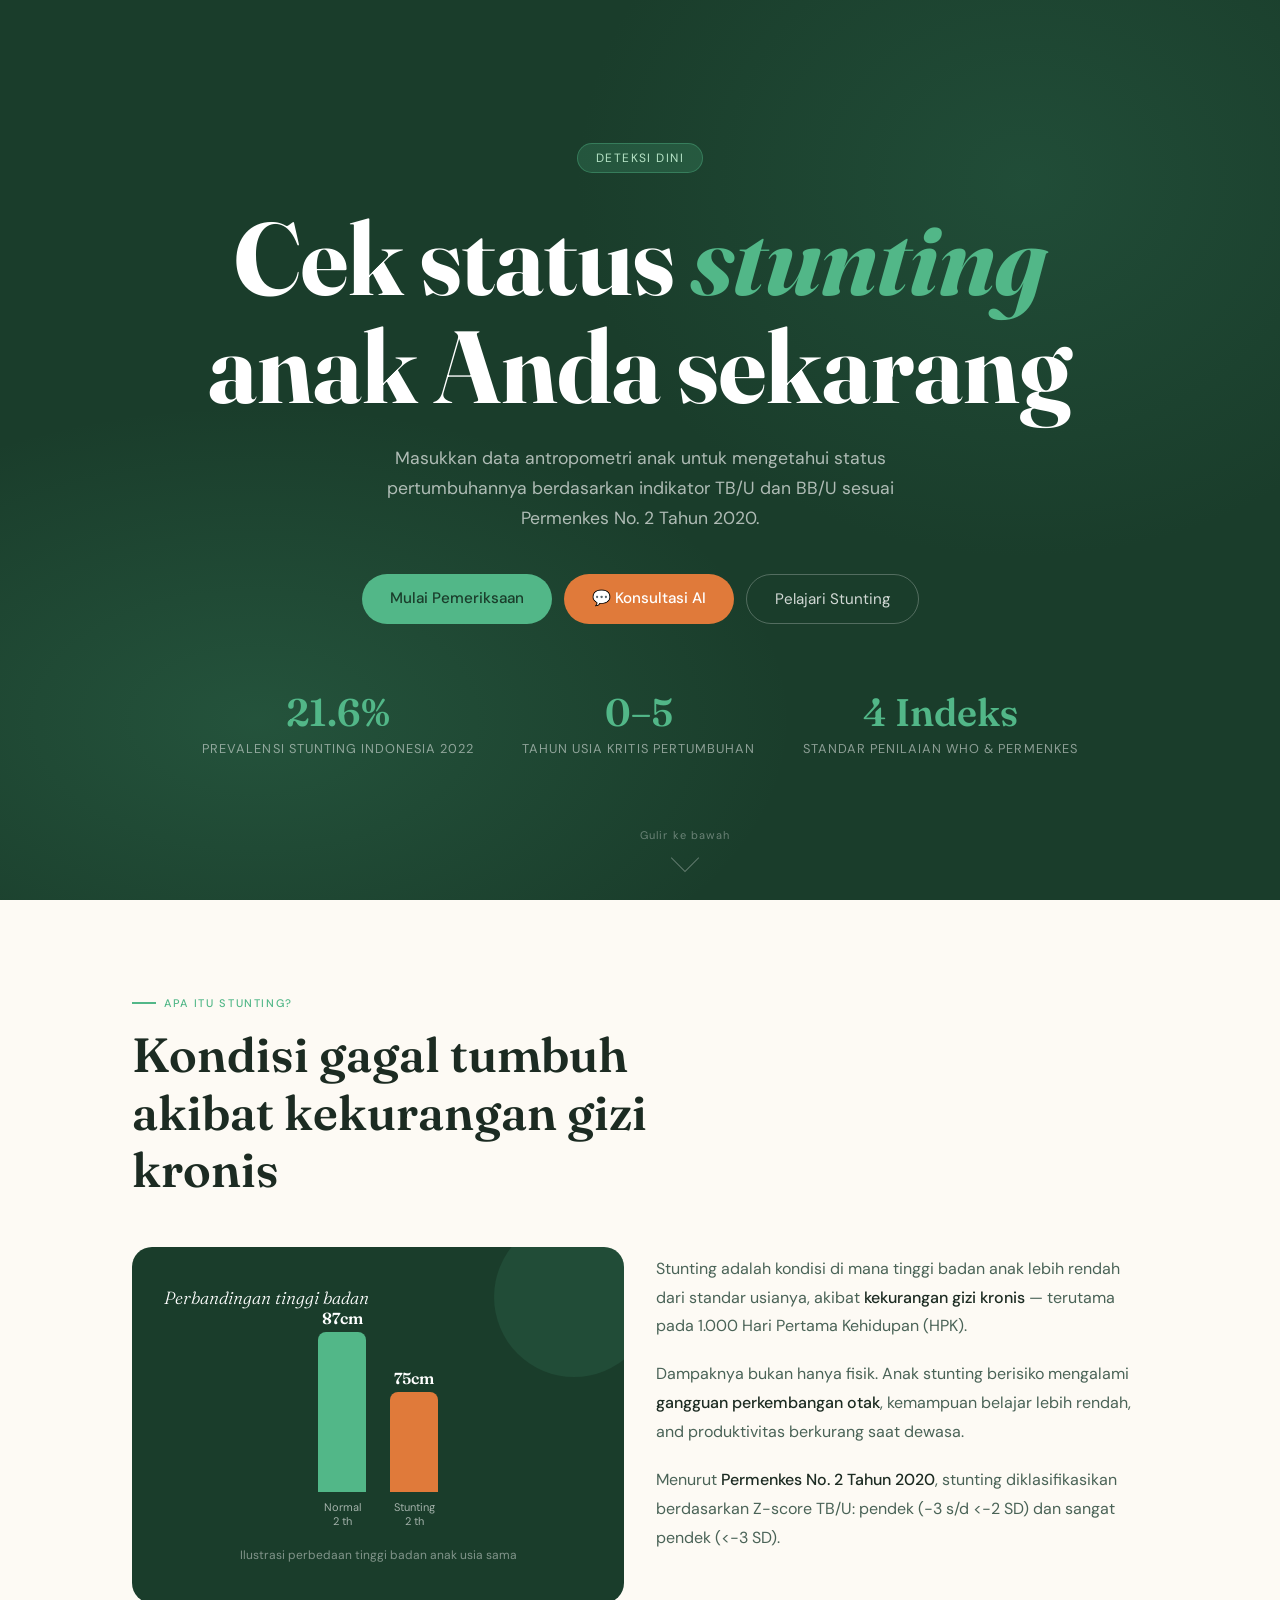
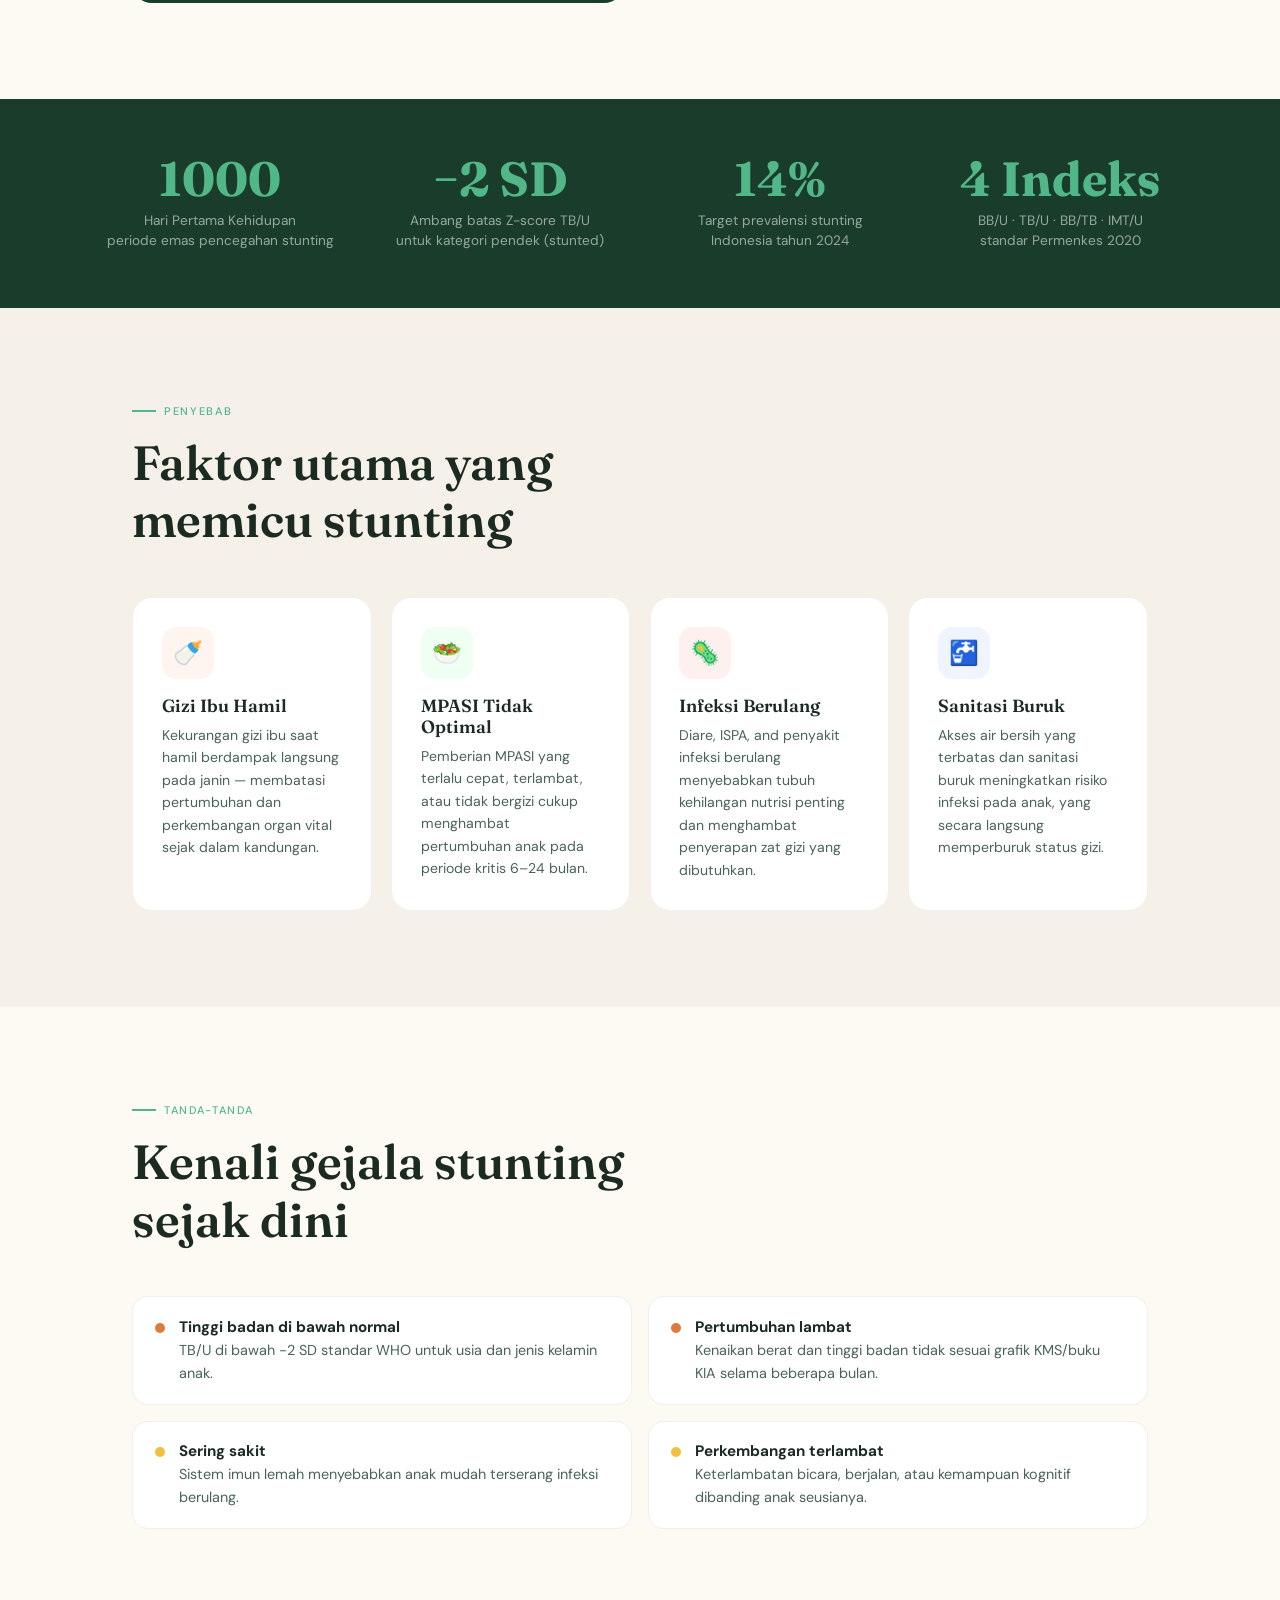
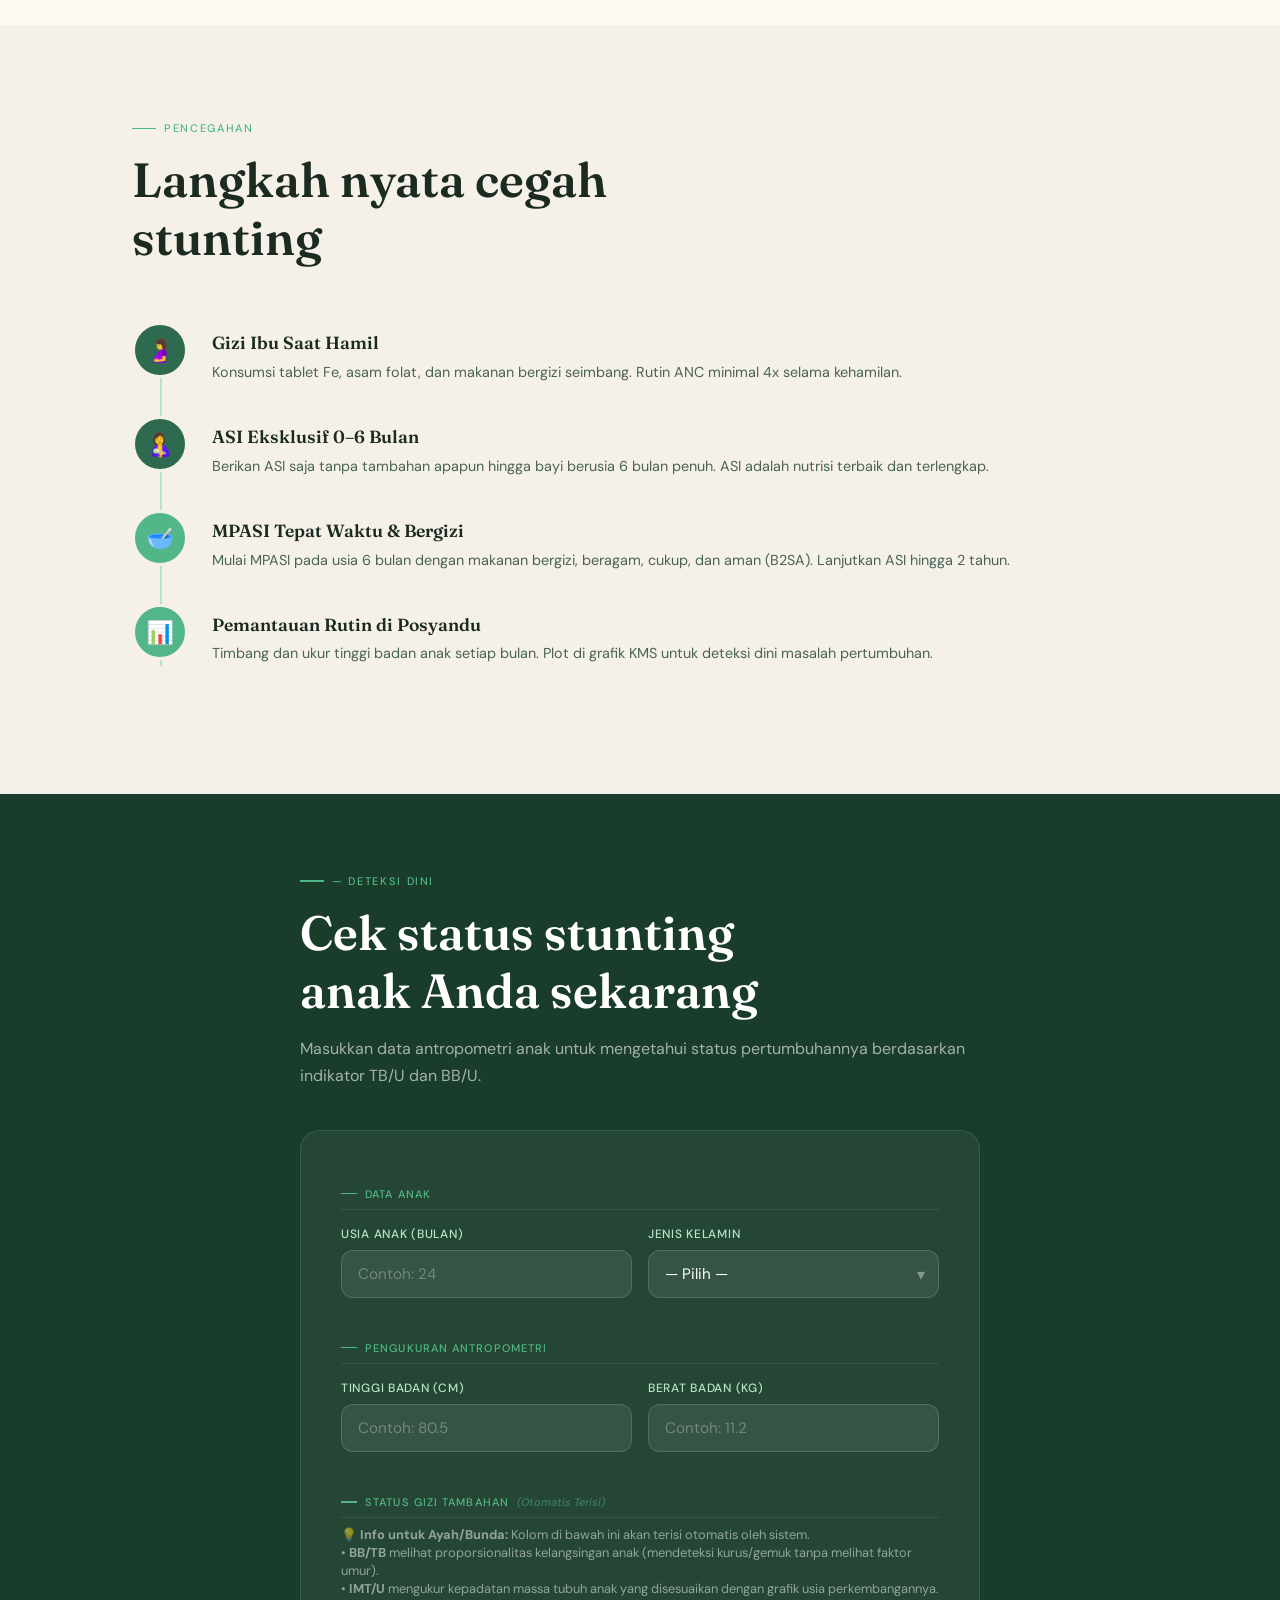
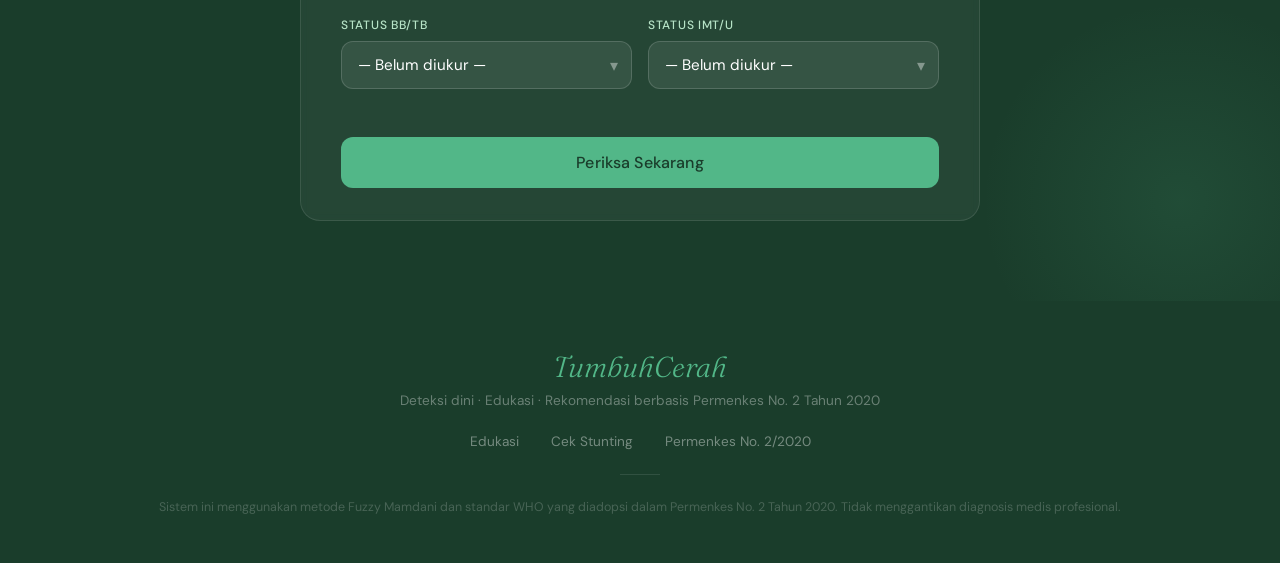
==== commit 389e12c8: "test test" ====
--- a/frontend/index.html
+++ b/frontend/index.html
@@ -1143,7 +1143,6 @@
     </style>
   </head>
   <body>
-    <!-- ══════════════ HERO ══════════════ -->
     <section class="hero">
       <span class="hero-badge">Deteksi Dini</span>
       <h1>Cek status <em>stunting</em><br />anak Anda sekarang</h1>
@@ -1151,9 +1150,10 @@
         Masukkan data antropometri anak untuk mengetahui status pertumbuhannya
         berdasarkan indikator TB/U dan BB/U sesuai Permenkes No. 2 Tahun 2020.
       </p>
-      <div class="hero-cta">
-        <a href="#checker" class="btn-primary">Mulai Pemeriksaan</a>
-        <a href="#edukasi" class="btn-outline">Pelajari Stunting</a>
+     <div class="hero-cta">
+      <a href="#checker" class="btn-primary">Mulai Pemeriksaan</a>
+      <a href="/chat" class="btn-primary" style="background: var(--orange); color: white;">💬 Konsultasi AI</a>
+      <a href="#edukasi" class="btn-outline">Pelajari Stunting</a>
       </div>
       <div class="hero-stats">
         <div>
@@ -1175,7 +1175,6 @@
       </div>
     </section>
 
-    <!-- ══════════════ EDUKASI ══════════════ -->
     <div id="edukasi">
       <div class="section">
         <div class="section-label">Apa itu Stunting?</div>
@@ -1213,7 +1212,7 @@
             <p>
               Dampaknya bukan hanya fisik. Anak stunting berisiko mengalami
               <strong>gangguan perkembangan otak</strong>, kemampuan belajar
-              lebih rendah, dan produktivitas berkurang saat dewasa.
+              lebih rendah, and produktivitas berkurang saat dewasa.
             </p>
             <p>
               Menurut <strong>Permenkes No. 2 Tahun 2020</strong>, stunting
@@ -1225,7 +1224,6 @@
       </div>
     </div>
 
-    <!-- ══════════════ FACT STRIP ══════════════ -->
     <div class="fact-strip">
       <div class="fact-strip-inner">
         <div class="fact-item">
@@ -1255,7 +1253,6 @@
       </div>
     </div>
 
-    <!-- ══════════════ CAUSES ══════════════ -->
     <div class="causes-bg">
       <div class="section">
         <div class="section-label">Penyebab</div>
@@ -1282,7 +1279,7 @@
             <div class="cause-icon" style="background: #fff0f0">🦠</div>
             <h3>Infeksi Berulang</h3>
             <p>
-              Diare, ISPA, dan penyakit infeksi berulang menyebabkan tubuh
+              Diare, ISPA, and penyakit infeksi berulang menyebabkan tubuh
               kehilangan nutrisi penting dan menghambat penyerapan zat gizi yang
               dibutuhkan.
             </p>
@@ -1300,7 +1297,6 @@
       </div>
     </div>
 
-    <!-- ══════════════ TANDA & PENCEGAHAN ══════════════ -->
     <div class="section">
       <div class="section-label">Tanda-tanda</div>
       <div class="section-title">Kenali gejala stunting sejak dini</div>
@@ -1347,7 +1343,6 @@
       </div>
     </div>
 
-    <!-- ══════════════ PREVENTION ══════════════ -->
     <div class="causes-bg">
       <div class="section">
         <div class="section-label">Pencegahan</div>
@@ -1405,7 +1400,6 @@
       </div>
     </div>
 
-    <!-- ══════════════ CHECKER ══════════════ -->
     <div class="checker-wrapper" id="checker">
       <div class="checker-inner">
         <div class="section-label" style="color: var(--green-soft)">
@@ -1420,7 +1414,6 @@
         </p>
 
         <div class="form-card">
-          <!-- SECTION: Data Anak -->
           <div class="form-section-title">Data Anak</div>
           <div class="form-row">
             <div class="form-group">
@@ -1445,7 +1438,6 @@
             </div>
           </div>
 
-          <!-- SECTION: Pengukuran Antropometri -->
           <div class="form-section-title">Pengukuran Antropometri</div>
           <div class="form-row">
             <div class="form-group">
@@ -1468,28 +1460,24 @@
             </div>
           </div>
 
-          <!-- SECTION: Status Gizi Tambahan (Opsional) -->
           <div class="form-section-title">
             Status Gizi Tambahan
-            <span
-              style="
-                opacity: 0.5;
-                font-style: italic;
-                text-transform: none;
-                letter-spacing: 0;
-              "
-              >(Opsional)</span
-            >
-          </div>
+            <span style="opacity: 0.5; font-style: italic; text-transform: none; letter-spacing: 0;">(Otomatis Terisi)</span>
+          </div>
+          
+          <p style="color: rgba(255, 255, 255, 0.5); font-size: 0.8rem; line-height: 1.4; margin-bottom: 1.2rem; margin-top: -0.5rem;">
+            💡 <strong>Info untuk Ayah/Bunda:</strong> Kolom di bawah ini akan terisi otomatis oleh sistem. 
+            <br>• <strong>BB/TB</strong> melihat proporsionalitas kelangsingan anak (mendeteksi kurus/gemuk tanpa melihat faktor umur).
+            <br>• <strong>IMT/U</strong> mengukur kepadatan massa tubuh anak yang disesuaikan dengan grafik usia perkembangannya.
+          </p>
+
           <div class="form-row">
             <div class="form-group">
               <label for="status_bbtb">Status BB/TB</label>
               <div class="status-select-wrapper">
                 <select id="status_bbtb" onchange="updateStatusBadge('bbtb')">
                   <option value="">— Belum diukur —</option>
-                  <option value="gizi_buruk">
-                    Gizi Buruk (Severely Wasted)
-                  </option>
+                  <option value="gizi_buruk">Gizi Buruk (Severely Wasted)</option>
                   <option value="gizi_kurang">Gizi Kurang (Wasted)</option>
                   <option value="gizi_baik">Gizi Baik (Normal)</option>
                   <option value="berisiko_lebih">Berisiko Gizi Lebih</option>
@@ -1521,7 +1509,6 @@
           </button>
         </div>
 
-        <!-- RESULT PANEL -->
         <div class="result-panel" id="result">
           <div class="result-badge" id="result-badge"></div>
           <div class="result-title" id="result-title"></div>
@@ -1540,11 +1527,7 @@
             </div>
           </div>
 
-          <div
-            class="status-gizi-grid"
-            id="status-gizi-grid"
-            style="display: none"
-          >
+          <div class="status-gizi-grid" id="status-gizi-grid" style="display: none">
             <div class="status-gizi-item">
               <div class="sgi-label">TB/U (Permenkes 2020)</div>
               <div class="sgi-value" id="sgi-tbu"></div>
@@ -1553,19 +1536,11 @@
               <div class="sgi-label">BB/U (Permenkes 2020)</div>
               <div class="sgi-value" id="sgi-bbu"></div>
             </div>
-            <div
-              class="status-gizi-item"
-              id="sgi-bbtb-wrap"
-              style="display: none"
-            >
+            <div class="status-gizi-item" id="sgi-bbtb-wrap" style="display: none">
               <div class="sgi-label">BB/TB (Input Manual)</div>
               <div class="sgi-value" id="sgi-bbtb"></div>
             </div>
-            <div
-              class="status-gizi-item"
-              id="sgi-imtu-wrap"
-              style="display: none"
-            >
+            <div class="status-gizi-item" id="sgi-imtu-wrap" style="display: none">
               <div class="sgi-label">IMT/U (Input Manual)</div>
               <div class="sgi-value" id="sgi-imtu"></div>
             </div>
@@ -1574,7 +1549,6 @@
           <div class="result-action" id="result-action"></div>
         </div>
 
-        <!-- REKOMENDASI PANEL -->
         <div class="rekom-panel" id="rekom-panel">
           <div class="rekom-header">
             <div class="rekom-header-icon">📋</div>
@@ -1619,7 +1593,6 @@
           </div>
         </div>
 
-        <!-- AI PANEL -->
         <div class="ai-panel" id="ai-panel">
           <div class="ai-header">
             <div class="ai-dot"></div>
@@ -1638,6 +1611,10 @@
               <div class="ai-section-label">Saran untuk Orang Tua</div>
               <div class="ai-section-text" id="ai-saran"></div>
             </div>
+            
+            <div class="ai-section" style="margin-top: 1.5rem; text-align: right;">
+              <a href="/chat" class="btn-primary" style="background: var(--green-soft); color: var(--green-dark); font-size: 0.88rem; padding: 10px 20px;">💬 Tanya Jawab Lebih Lanjut via Live Chat</a>
+            </div>
           </div>
           <div class="ai-error" id="ai-error" style="display: none">
             Analisis AI tidak tersedia saat ini. Gunakan rekomendasi di atas
@@ -1647,7 +1624,6 @@
       </div>
     </div>
 
-    <!-- ══════════════ FOOTER ══════════════ -->
     <footer>
       <div class="footer-logo">TumbuhCerah</div>
       <div class="footer-tagline">
@@ -1656,14 +1632,12 @@
       <div class="footer-links">
         <a href="#edukasi">Edukasi</a>
         <a href="#checker">Cek Stunting</a>
-        <!-- ✅ DIUBAH: Link sekarang membuka PDF Permenkes lokal -->
         <a
           href="https://peraturan.bpk.go.id/Home/Details/152505/permenkes-no-2-tahun-2020"
           target="_blank"
         >
           Permenkes No. 2/2020
         </a>
-        >
       </div>
       <div class="footer-divider"></div>
       <div class="footer-copy">
@@ -1711,7 +1685,7 @@
           .forEach((c) => c.classList.remove("active"));
 
         const tabs = document.querySelectorAll(".rekom-tab");
-        const tabMap = { tindakan: 0, makan: 1, pantau: 2, dokter: 3 };
+        const tabMap = { tindakan: 0, makan: 1, pantau: 2, doctor: 3, dokter: 3 };
         tabs[tabMap[name]].classList.add("active");
         document.getElementById("tab-" + name).classList.add("active");
       }
@@ -1768,9 +1742,45 @@
       };
 
       // ======================
-      // MAIN FUNCTION
+      // PENANGANAN UTAMA FORM SUBMIT
       // ======================
       async function cekStunting() {
+        // ════════════════════════════════════════════════════════════
+        // LANGKAH 1: FITUR INTERCEPT OTOMATISASI DROPDOWN UNTUK USER-FRIENDLY
+        // ════════════════════════════════════════════════════════════
+        const tempUsia = parseInt(document.getElementById("usia").value);
+        const tempTb = parseFloat(document.getElementById("tb_cm").value);
+        const tempBb = parseFloat(document.getElementById("bb_kg").value);
+
+        if (!isNaN(tempTb) && !isNaN(tempBb)) {
+          // 1. Hitung Otomatis Klasifikasi Proporsi BB/TB Pendekatan Sederhana
+          const rasioBBTB = tempBb / (tempTb / 10);
+          let autoBBTB = "gizi_baik";
+          if (rasioBBTB < 1.1) autoBBTB = "gizi_buruk";
+          else if (rasioBBTB < 1.3) autoBBTB = "gizi_kurang";
+          else if (rasioBBTB > 1.8) autoBBTB = "obesitas";
+          else if (rasioBBTB > 1.6) autoBBTB = "gizi_lebih";
+          else if (rasioBBTB > 1.5) autoBBTB = "berisiko_lebih";
+          
+          document.getElementById("status_bbtb").value = autoBBTB;
+          updateStatusBadge('bbtb');
+
+          // 2. Hitung Otomatis Rumus IMT/U: BB / (TB dalam meter pangkat 2)
+          const tbMeter = tempTb / 100;
+          const imtSkor = tempBb / (tbMeter * tbMeter);
+          
+          let autoIMTU = "gizi_baik";
+          if (imtSkor < 13) autoIMTU = "gizi_buruk";
+          else if (imtSkor < 14) autoIMTU = "gizi_kurang";
+          else if (imtSkor > 21) autoIMTU = "obesitas";
+          else if (imtSkor > 19) autoIMTU = "gizi_lebih";
+          else if (imtSkor > 18) autoIMTU = "berisiko_lebih";
+
+          document.getElementById("status_imtu").value = autoIMTU;
+          updateStatusBadge('imtu');
+        }
+        // ════════════════════════════════════════════════════════════
+
         const usia = parseInt(document.getElementById("usia").value);
         const jk = document.getElementById("jk").value;
         const tbCm = parseFloat(document.getElementById("tb_cm").value);
@@ -1785,14 +1795,12 @@
         const action = document.getElementById("result-action");
         const btn = document.getElementById("btn-check");
 
-        // Validasi
         if (isNaN(usia) || !jk || isNaN(tbCm) || isNaN(bbKg)) {
           panel.className = "result-panel risiko show";
           badge.className = "result-badge risiko";
           badge.textContent = "⚠ Perhatian";
           title.textContent = "Data belum lengkap";
-          desc.textContent =
-            "Mohon isi semua kolom wajib: usia, jenis kelamin, tinggi badan, dan berat badan.";
+          desc.textContent = "Mohon isi semua kolom wajib: usia, jenis kelamin, tinggi badan, dan berat badan.";
           action.textContent = "";
           document.getElementById("zscore-row").style.display = "none";
           document.getElementById("status-gizi-grid").style.display = "none";
@@ -1806,8 +1814,7 @@
           badge.className = "result-badge risiko";
           badge.textContent = "⚠ Perhatian";
           title.textContent = "Usia di luar rentang";
-          desc.textContent =
-            "Sistem ini hanya mendukung anak usia 0–60 bulan (0–5 tahun).";
+          desc.textContent = "Sistem ini hanya mendukung anak usia 0–60 bulan (0–5 tahun).";
           action.textContent = "";
           document.getElementById("zscore-row").style.display = "none";
           document.getElementById("status-gizi-grid").style.display = "none";
@@ -1842,18 +1849,8 @@
           } = data;
           const status = fuzzy.status;
 
-          const cls =
-            status === "Stunting"
-              ? "stunting"
-              : status === "Risiko Stunting"
-                ? "risiko"
-                : "normal";
-          const icon =
-            status === "Stunting"
-              ? "⚠"
-              : status === "Risiko Stunting"
-                ? "△"
-                : "✓";
+          const cls = status === "Stunting" ? "stunting" : status === "Risiko Stunting" ? "risiko" : "normal";
+          const icon = status === "Stunting" ? "⚠" : status === "Risiko Stunting" ? "△" : "✓";
 
           panel.className = `result-panel ${cls} show`;
           badge.className = `result-badge ${cls}`;
@@ -1864,21 +1861,16 @@
             Stunting: `Berdasarkan hasil analisis Fuzzy Mamdani, anak terdeteksi mengalami stunting. Skor defuzzifikasi: ${fuzzy.skor.toFixed(2)} (derajat stunting: ${(fuzzy.stunting * 100).toFixed(0)}%, risiko: ${(fuzzy.risiko * 100).toFixed(0)}%).`,
             "Risiko Stunting": `Anak berada di zona risiko stunting. Skor defuzzifikasi: ${fuzzy.skor.toFixed(2)} (derajat risiko: ${(fuzzy.risiko * 100).toFixed(0)}%). Intervensi dini sangat dianjurkan.`,
             Normal: `Pertumbuhan anak tergolong normal. Skor defuzzifikasi: ${fuzzy.skor.toFixed(2)} (derajat normal: ${(fuzzy.normal * 100).toFixed(0)}%). Pertahankan pola gizi seimbang.`,
-            "Tidak Terdefinisi":
-              "Data tidak dapat diproses dengan sistem fuzzy. Silakan periksa ke dokter.",
+            "Tidak Terdefinisi": "Data tidak dapat diproses dengan sistem fuzzy. Silakan periksa ke dokter.",
           };
 
           desc.textContent = deskripsi[status] || "";
 
           document.getElementById("zscore-row").style.display = "grid";
-          document.getElementById("zscore-tb-val").textContent =
-            z_tb >= 0 ? `+${z_tb}` : `${z_tb}`;
-          document.getElementById("zscore-tb-kat").textContent =
-            status_gizi.tbu;
-          document.getElementById("zscore-bb-val").textContent =
-            z_bb >= 0 ? `+${z_bb}` : `${z_bb}`;
-          document.getElementById("zscore-bb-kat").textContent =
-            status_gizi.bbu;
+          document.getElementById("zscore-tb-val").textContent = z_tb >= 0 ? `+${z_tb}` : `${z_tb}`;
+          document.getElementById("zscore-tb-kat").textContent = status_gizi.tbu;
+          document.getElementById("zscore-bb-val").textContent = z_bb >= 0 ? `+${z_bb}` : `${z_bb}`;
+          document.getElementById("zscore-bb-kat").textContent = status_gizi.bbu;
 
           document.getElementById("status-gizi-grid").style.display = "grid";
           document.getElementById("sgi-tbu").textContent = status_gizi.tbu;
@@ -1886,25 +1878,21 @@
 
           if (statusBbtb) {
             document.getElementById("sgi-bbtb-wrap").style.display = "block";
-            document.getElementById("sgi-bbtb").textContent =
-              BBTB_LABEL[statusBbtb] || statusBbtb;
+            document.getElementById("sgi-bbtb").textContent = BBTB_LABEL[statusBbtb] || statusBbtb;
           } else {
             document.getElementById("sgi-bbtb-wrap").style.display = "none";
           }
           if (statusImtu) {
             document.getElementById("sgi-imtu-wrap").style.display = "block";
-            document.getElementById("sgi-imtu").textContent =
-              BBTB_LABEL[statusImtu] || statusImtu;
+            document.getElementById("sgi-imtu").textContent = BBTB_LABEL[statusImtu] || statusImtu;
           } else {
             document.getElementById("sgi-imtu-wrap").style.display = "none";
           }
 
           const sarans = {
             Stunting: "→ Segera konsultasi ke dokter atau puskesmas terdekat",
-            "Risiko Stunting":
-              "→ Tingkatkan asupan gizi dan rutin ke posyandu setiap bulan",
-            Normal:
-              "→ Lanjutkan pola gizi seimbang dan kunjungan posyandu rutin",
+            "Risiko Stunting": "→ Tingkatkan asupan gizi dan rutin ke posyandu setiap bulan",
+            Normal: "→ Lanjutkan pola gizi seimbang dan kunjungan posyandu rutin",
           };
           action.textContent = sarans[status] || "";
 
@@ -1924,62 +1912,32 @@
           aiContent.style.display = "none";
           aiError.style.display = "none";
 
-          const jkLabel = jk === "L" ? "Laki-laki" : "Perempuan";
-          const bbtbLabel = statusBbtb
-            ? BBTB_LABEL[statusBbtb] || statusBbtb
-            : "Tidak diukur";
-          const imtuLabel = statusImtu
-            ? BBTB_LABEL[statusImtu] || statusImtu
-            : "Tidak diukur";
-
-          const prompt = `Kamu adalah konselor gizi anak yang ramah dan empatik untuk orang tua Indonesia.
-
-Data anak:
-- Usia: ${usia} bulan
-- Jenis Kelamin: ${jkLabel}
-- Tinggi Badan: ${tbCm} cm (Z-score TB/U: ${z_tb}, Kategori: ${status_gizi.tbu})
-- Berat Badan: ${bbKg} kg (Z-score BB/U: ${z_bb}, Kategori: ${status_gizi.bbu})
-- Status BB/TB: ${bbtbLabel}
-- Status IMT/U: ${imtuLabel}
-- Hasil Fuzzy Mamdani: ${status} (skor: ${fuzzy.skor.toFixed(2)})
-
-Berikan penjelasan dalam 2 bagian menggunakan bahasa Indonesia yang hangat dan mudah dipahami orang tua awam. Jangan ubah hasil sistem.
-
-Balas HANYA dengan JSON berikut, tanpa markdown, tanpa penjelasan lain:
-{"kondisi":"(2-3 kalimat: jelaskan kondisi anak secara menyeluruh berdasarkan semua indikator, apa artinya bagi tumbuh kembangnya)","saran":"(3-4 kalimat: saran konkret dan praktis yang bisa langsung dilakukan orang tua berdasarkan kondisi spesifik anak ini, dan kapan harus ke dokter)"}`;
-
           try {
-            const r = await fetch("https://api.anthropic.com/v1/messages", {
-              method: "POST",
-              headers: { "Content-Type": "application/json" },
-              body: JSON.stringify({
-                model: "claude-sonnet-4-20250514",
-                max_tokens: 1000,
-                messages: [{ role: "user", content: prompt }],
-              }),
-            });
-            const aiData = await r.json();
-            const raw = aiData.content
-              .map((b) => b.text || "")
-              .join("")
-              .trim();
-            const parsed = JSON.parse(raw.replace(/```json|```/g, "").trim());
-            document.getElementById("ai-kondisi").textContent = parsed.kondisi;
-            document.getElementById("ai-saran").textContent = parsed.saran;
-            aiLoading.style.display = "none";
-            aiContent.style.display = "block";
+            if (data.analisis_ai) {
+              const splitNarasi = data.analisis_ai.split("<br><br>");
+              const teksKondisi = splitNarasi[0] || "Analisis berhasil dimuat.";
+              const teksSaran = (splitNarasi[1] || "") + "<br><br>" + (splitNarasi[2] || "");
+
+              document.getElementById("ai-kondisi").innerHTML = teksKondisi;
+              document.getElementById("ai-saran").innerHTML = teksSaran;
+              
+              aiLoading.style.display = "none";
+              aiContent.style.display = "block";
+            } else {
+              throw new Error("Teks analisis kosong");
+            }
           } catch (e) {
+            console.error("Gagal memuat Analisis AI Lokal:", e);
             aiLoading.style.display = "none";
             aiError.style.display = "block";
           }
+
         } catch (err) {
           panel.className = "result-panel risiko show";
           badge.className = "result-badge risiko";
           badge.textContent = "⚠ Error";
           title.textContent = "Terjadi Kesalahan";
-          desc.textContent =
-            err.message ||
-            "Gagal menghubungi server. Pastikan server Flask berjalan.";
+          desc.textContent = err.message || "Gagal menghubungi server. Pastikan server Flask berjalan.";
           action.textContent = "";
           document.getElementById("rekom-panel").className = "rekom-panel";
           document.getElementById("ai-panel").style.display = "none";
@@ -1990,4 +1948,4 @@
       }
     </script>
   </body>
-</html>
+</html>
